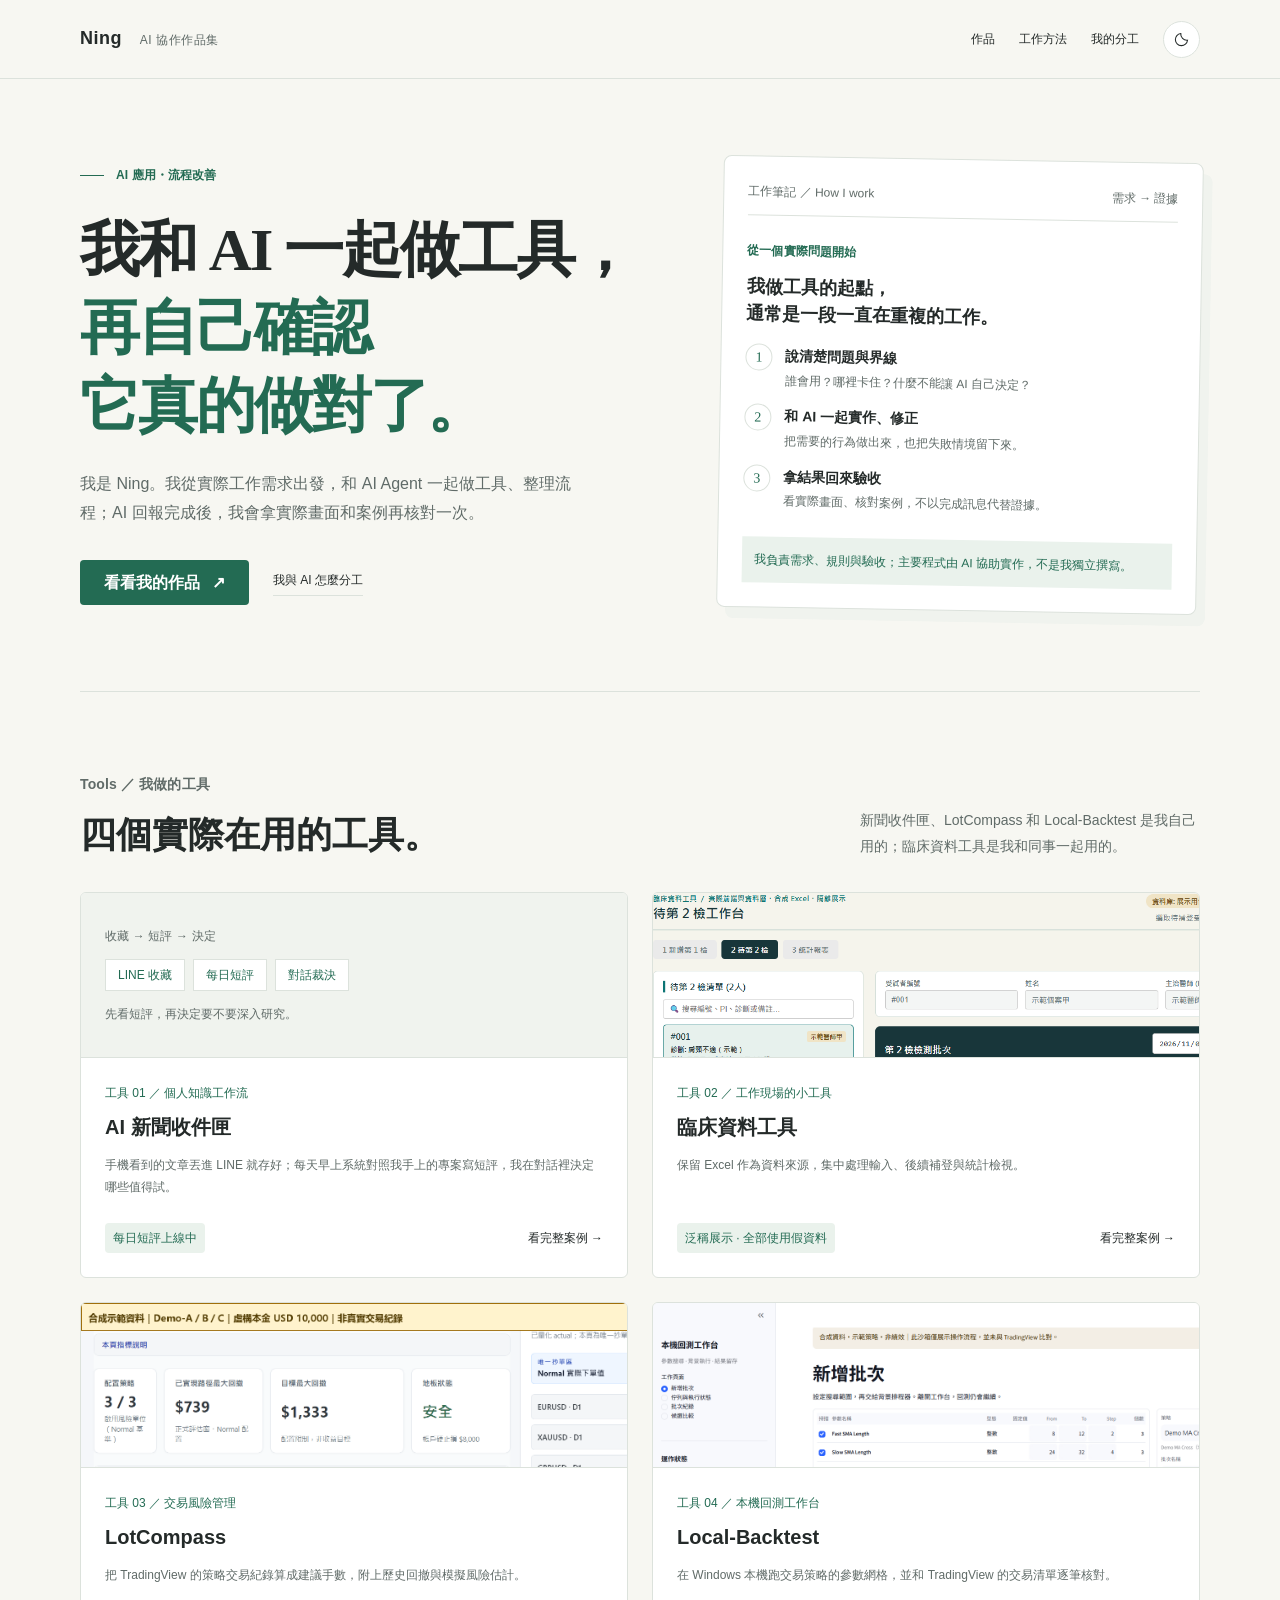
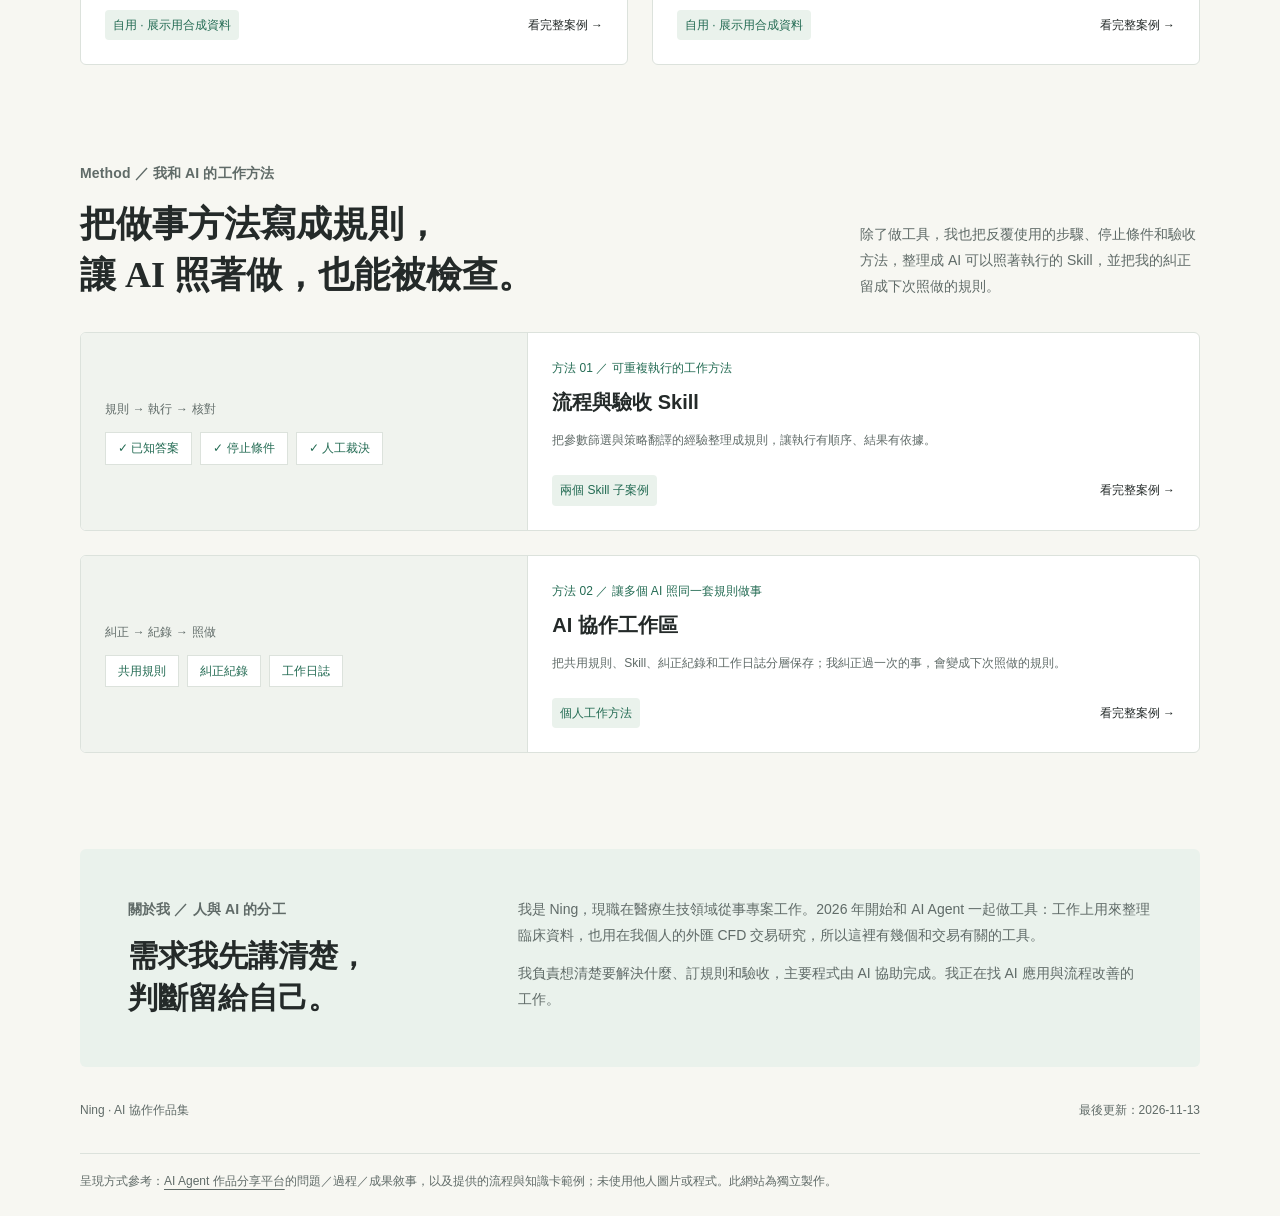
==== index.html @ 04007fcb "feat(作品集): 新增 LotCompass、Local-Backtest、AI 協作工作區並改寫關於我" ====
<!doctype html>
<html lang="zh-Hant">
<head>
<meta charset="utf-8"><meta name="viewport" content="width=device-width, initial-scale=1">
<meta name="color-scheme" content="light dark">
<meta name="description" content="Ning 的 AI 協作作品：新聞收件匣、臨床資料工具、LotCompass、Local-Backtest，以及流程與驗收 Skill、AI 協作工作區。">
<title>Ning｜AI 協作作品集</title>
<link rel="icon" href="favicon.svg" type="image/svg+xml">
<meta property="og:type" content="website"><meta property="og:title" content="Ning｜AI 協作作品集"><meta property="og:description" content="Ning 的 AI 協作作品：新聞收件匣、臨床資料工具、LotCompass、Local-Backtest，以及流程與驗收 Skill、AI 協作工作區。">
<link rel="stylesheet" href="style.css">
<style>@media(min-width:681px){#works .projects{grid-template-columns:repeat(2,minmax(0,1fr))}#works .project-visual.has-shot img{width:120%}}</style>
</head>
<body>
<a class="skip" href="#main">跳到主要內容</a>
<header class="top"><nav class="nav wrap" aria-label="主要導覽"><a href="index.html" class="brand">Ning <span>AI 協作作品集</span></a><div class="links"><a href="index.html#works">作品</a><a href="index.html#method">工作方法</a><a href="index.html#approach" class="about-link">我的分工</a><button class="theme" type="button" aria-label="切換深淺色模式" aria-pressed="false" hidden><svg width="17" height="17" viewBox="0 0 24 24" fill="none" stroke="currentColor" stroke-width="1.5" aria-hidden="true"><path d="M20.5 13A8.6 8.6 0 0 1 11 3.5 8.6 8.6 0 1 0 20.5 13Z"/></svg></button></div></nav></header>
<main id="main" class="wrap">
<section class="hero" aria-labelledby="hero-title"><div><div class="eyebrow overline">AI 應用・流程改善</div><h1 id="hero-title"><span class="keep">我和 AI</span> <span class="keep">一起做工具，</span><br><em><span class="keep">再自己確認</span><span class="keep">它真的做對了。</span></em></h1><p class="intro">我是 Ning。我從實際工作需求出發，和 AI Agent 一起做工具、整理流程；AI 回報完成後，我會拿實際畫面和案例再核對一次。</p><div class="hero-actions"><a class="button" href="#works">看看我的作品 <span aria-hidden="true">↗</span></a><a class="text-link" href="#approach">我與 AI 怎麼分工</a></div></div>
<div class="hero-sheet" aria-label="我的工作方式"><div class="sheet-head"><span>工作筆記 ／ How I work</span><span>需求 → 證據</span></div><div class="eyebrow">從一個實際問題開始</div><h3 class="sheet-title">我做工具的起點，<br>通常是一段一直在重複的工作。</h3><div class="mini-step"><span class="dot">1</span><div><strong>說清楚問題與界線</strong><p>誰會用？哪裡卡住？什麼不能讓 AI 自己決定？</p></div></div><div class="mini-step"><span class="dot">2</span><div><strong>和 AI 一起實作、修正</strong><p>把需要的行為做出來，也把失敗情境留下來。</p></div></div><div class="mini-step"><span class="dot">3</span><div><strong>拿結果回來驗收</strong><p>看實際畫面、核對案例，不以完成訊息代替證據。</p></div></div><div class="sheet-end">我負責需求、規則與驗收；主要程式由 AI 協助實作，不是我獨立撰寫。</div></div></section>
<section id="works" aria-labelledby="works-title"><div class="section-head"><div><p class="eyebrow">Tools ／ 我做的工具</p><h2 id="works-title">四個實際在用的工具。</h2></div><p>新聞收件匣、LotCompass 和 Local-Backtest 是我自己用的；臨床資料工具是我和同事一起用的。</p></div><div class="projects">
<a class="project" href="inbox.html"><div class="project-visual" aria-hidden="true"><div class="visual-label">收藏 → 短評 → 決定</div><div class="checks"><span>LINE 收藏</span><span>每日短評</span><span>對話裁決</span></div><div class="visual-sub">先看短評，再決定要不要深入研究。</div></div><div class="project-body"><div class="project-type">工具 01 ／ 個人知識工作流</div><h3>AI 新聞收件匣</h3><p>手機看到的文章丟進 LINE 就存好；每天早上系統對照我手上的專案寫短評，我在對話裡決定哪些值得試。</p><div class="project-foot"><span class="tag">每日短評上線中</span><span>看完整案例 →</span></div></div></a>
<a class="project" href="clinical.html"><div class="project-visual has-shot" aria-hidden="true"><img src="assets/clinical-pending.png" alt="" width="1120" height="684"></div><div class="project-body"><div class="project-type">工具 02 ／ 工作現場的小工具</div><h3>臨床資料工具</h3><p>保留 Excel 作為資料來源，集中處理輸入、後續補登與統計檢視。</p><div class="project-foot"><span class="tag">泛稱展示 · 全部使用假資料</span><span>看完整案例 →</span></div></div></a>
<a class="project" href="lotcompass.html"><div class="project-visual has-shot" aria-hidden="true"><img src="assets/lc-ui-sizing.png" alt="" width="794" height="1135"></div><div class="project-body"><div class="project-type">工具 03 ／ 交易風險管理</div><h3>LotCompass</h3><p>把 TradingView 的策略交易紀錄算成建議手數，附上歷史回撤與模擬風險估計。</p><div class="project-foot"><span class="tag">自用 · 展示用合成資料</span><span>看完整案例 →</span></div></div></a>
<a class="project" href="local-backtest.html"><div class="project-visual has-shot" aria-hidden="true"><img src="assets/lb-add-batch.png" alt="" width="1600" height="1000"></div><div class="project-body"><div class="project-type">工具 04 ／ 本機回測工作台</div><h3>Local-Backtest</h3><p>在 Windows 本機跑交易策略的參數網格，並和 TradingView 的交易清單逐筆核對。</p><div class="project-foot"><span class="tag">自用 · 展示用合成資料</span><span>看完整案例 →</span></div></div></a>
</div></section>
<section id="method" aria-labelledby="method-title"><div class="section-head"><div><p class="eyebrow">Method ／ 我和 AI 的工作方法</p><h2 id="method-title">把做事方法寫成規則，讓 AI 照著做，也能被檢查。</h2></div><p>除了做工具，我也把反覆使用的步驟、停止條件和驗收方法，整理成 AI 可以照著執行的 Skill，並把我的糾正留成下次照做的規則。</p></div><div class="projects one">
<a class="project wide" href="skills.html"><div class="project-visual" aria-hidden="true"><div class="visual-label">規則 → 執行 → 核對</div><div class="checks"><span>✓ 已知答案</span><span>✓ 停止條件</span><span>✓ 人工裁決</span></div></div><div class="project-body"><div class="project-type">方法 01 ／ 可重複執行的工作方法</div><h3>流程與驗收 Skill</h3><p>把參數篩選與策略翻譯的經驗整理成規則，讓執行有順序、結果有依據。</p><div class="project-foot"><span class="tag">兩個 Skill 子案例</span><span>看完整案例 →</span></div></div></a>
<a class="project wide" href="workspace.html"><div class="project-visual" aria-hidden="true"><div class="visual-label">糾正 → 紀錄 → 照做</div><div class="checks"><span>共用規則</span><span>糾正紀錄</span><span>工作日誌</span></div></div><div class="project-body"><div class="project-type">方法 02 ／ 讓多個 AI 照同一套規則做事</div><h3>AI 協作工作區</h3><p>把共用規則、Skill、糾正紀錄和工作日誌分層保存；我糾正過一次的事，會變成下次照做的規則。</p><div class="project-foot"><span class="tag">個人工作方法</span><span>看完整案例 →</span></div></div></a>
</div></section>
<section class="about" id="approach" aria-labelledby="approach-title"><div><p class="eyebrow">關於我 ／ 人與 AI 的分工</p><h2 id="approach-title">需求我先講清楚，<br>判斷留給自己。</h2></div><div><p>我是 Ning，現職在醫療生技領域從事專案工作。2026 年開始和 AI Agent 一起做工具：工作上用來整理臨床資料，也用在我個人的外匯 CFD 交易研究，所以這裡有幾個和交易有關的工具。</p><p>我負責想清楚要解決什麼、訂規則和驗收，主要程式由 AI 協助完成。我正在找 AI 應用與流程改善的工作。</p></div></section>
<footer><div>Ning · AI 協作作品集</div><div class="footer-right">最後更新：2026-11-13</div></footer>
<div class="reference-note">呈現方式參考：<a href="https://ai.lifehacker.tw/work/" target="_blank" rel="noopener noreferrer">AI Agent 作品分享平台</a>的問題／過程／成果敘事，以及提供的流程與知識卡範例；未使用他人圖片或程式。此網站為獨立製作。</div>
</main>
<script src="theme.js"></script>
</body></html>
---- style.css ----
:root{--bg:#f7f7f2;--paper:#fff;--ink:#242a29;--muted:#606b68;--line:#dce2dc;--accent:#236b53;--soft:#eaf2ec;--tint:#f0f3ee;--gold:#826329;--nav:rgba(247,247,242,.96);color-scheme:light}
:root[data-theme=dark]{--bg:#141c19;--paper:#1d2823;--ink:#edf2eb;--muted:#b2c0b8;--line:#3d4c43;--accent:#a0d5b6;--soft:#283e31;--tint:#222f27;--gold:#ddc18a;--nav:rgba(20,28,25,.96);color-scheme:dark}
@media(prefers-color-scheme:dark){:root:not([data-theme=light]){--bg:#141c19;--paper:#1d2823;--ink:#edf2eb;--muted:#b2c0b8;--line:#3d4c43;--accent:#a0d5b6;--soft:#283e31;--tint:#222f27;--gold:#ddc18a;--nav:rgba(20,28,25,.96);color-scheme:dark}}
*{box-sizing:border-box}html{scroll-behavior:smooth;scroll-padding-top:110px}body{margin:0;background:var(--bg);color:var(--ink);font-family:"Segoe UI","Microsoft JhengHei",sans-serif;font-size:16px;line-height:1.85}a{color:inherit;text-decoration:none}button{font:inherit}a:focus-visible,button:focus-visible,summary:focus-visible{outline:3px solid var(--accent);outline-offset:4px}h1,h2,h3,h4,p{margin:0}h1,h2{font-family:Georgia,"Noto Serif TC","PMingLiU",serif;font-weight:600}h1{font-size:60px;line-height:1.3;letter-spacing:-.035em}h2{font-size:36px;line-height:1.4}h3{font-size:20px;line-height:1.5}h1,h2,h3{text-wrap:balance}p,li,figcaption{text-wrap:pretty}h4{font-size:16px}p+p{margin-top:12px}small{font-size:12px}svg{display:block}section,article[id]{scroll-margin-top:110px}.wrap{width:min(1120px,calc(100% - 64px));margin:auto}.muted{color:var(--muted)}.eyebrow{font-size:12px;letter-spacing:.01em;color:var(--accent);font-weight:600}.overline{display:flex;align-items:center;gap:12px;margin-bottom:24px}.overline:before{content:"";width:24px;height:1px;background:var(--accent)}.top{position:sticky;top:0;z-index:10;background:var(--nav);border-bottom:1px solid var(--line)}.nav{display:flex;justify-content:space-between;align-items:center;min-height:78px;gap:24px}.brand{font-size:18px;font-weight:700;letter-spacing:.03em;transition:color .2s cubic-bezier(.22,1,.36,1)}.brand:hover{color:var(--accent)}.brand span{color:var(--muted);font-size:12px;font-weight:400;margin-left:12px}.links{display:flex;align-items:center;gap:24px;font-size:12px}.links a{transition:color .2s cubic-bezier(.22,1,.36,1)}.links a:hover{color:var(--accent)}.theme{width:37px;height:37px;border:1px solid var(--line);border-radius:50%;background:var(--paper);color:var(--ink);cursor:pointer;display:grid;place-items:center;transition:border-color .2s cubic-bezier(.22,1,.36,1)}.theme[hidden]{display:none}.theme:hover{border-color:var(--accent)}.theme:active{transform:translateY(1px)}.skip{position:fixed;left:20px;top:-100px;background:var(--paper);padding:8px;z-index:20}.skip:focus{top:10px}.hero{display:grid;grid-template-columns:1.2fr 1fr;gap:64px;padding:80px 0;margin-bottom:80px;border-bottom:1px solid var(--line);align-items:center}.hero h1{max-width:680px}.hero h1 em{font-style:normal;color:var(--accent)}.intro{font-size:16px;color:var(--muted);max-width:520px;margin-top:24px}.hero-actions{display:flex;align-items:center;gap:24px;margin-top:32px}.button{background:var(--accent);color:var(--paper);padding:8px 24px;min-height:44px;display:inline-flex;align-items:center;gap:12px;font-size:16px;font-weight:600;border-radius:4px;transition:background-color .2s cubic-bezier(.22,1,.36,1),transform .2s cubic-bezier(.22,1,.36,1)}.button:hover{background:color-mix(in srgb,var(--accent) 85%,var(--ink))}.button:active{transform:translateY(1px)}:root[data-theme=dark] .button{color:var(--bg)}@media(prefers-color-scheme:dark){:root:not([data-theme=light]) .button{color:var(--bg)}}.text-link{font-size:12px;border-bottom:1px solid var(--line);padding-bottom:4px;transition:color .2s cubic-bezier(.22,1,.36,1),border-color .2s cubic-bezier(.22,1,.36,1)}.text-link:hover{color:var(--accent);border-color:var(--accent)}.hero-sheet{background:var(--paper);border:1px solid var(--line);border-radius:8px;padding:24px;transform:rotate(1deg);box-shadow:9px 11px 0 var(--tint)}.sheet-head{display:flex;justify-content:space-between;font-size:12px;color:var(--muted);border-bottom:1px solid var(--line);padding-bottom:12px;margin-bottom:24px}.sheet-title{font-size:18px;margin:12px 0 16px}.mini-step{display:grid;grid-template-columns:28px 1fr;gap:12px;margin-top:12px;align-items:start}.dot{border:1px solid var(--line);color:var(--accent);border-radius:50%;font-family:Georgia,serif;width:27px;height:27px;display:grid;place-items:center;font-size:14px}.mini-step strong{display:block;font-size:14px}.mini-step p{color:var(--muted);font-size:12px}.sheet-end{margin-top:24px;background:var(--soft);padding:12px;font-size:12px;color:var(--accent)}.section-head{display:flex;align-items:end;justify-content:space-between;gap:32px;margin-bottom:32px}.section-head p{max-width:340px;font-size:14px;color:var(--muted)}.section-head .eyebrow{margin-bottom:12px}.projects{display:grid;grid-template-columns:repeat(3,1fr);gap:24px;margin-bottom:96px}.project{border:1px solid var(--line);border-radius:6px;background:var(--paper);overflow:hidden;display:flex;flex-direction:column;transition:transform .3s cubic-bezier(.22,1,.36,1)}.project:hover{transform:translateY(-4px)}.project:active{transform:translateY(-2px)}.project-visual{height:165px;background:var(--tint);padding:24px;display:flex;flex-direction:column;justify-content:center;border-bottom:1px solid var(--line)}.visual-label{font-size:12px;letter-spacing:.01em;color:var(--muted);margin-bottom:12px}.node-row{display:flex;align-items:center;gap:8px;font-size:12px}.node-row span{background:var(--paper);border:1px solid var(--line);padding:8px 12px;border-radius:4px;white-space:nowrap}.node-row i{font-style:normal;color:var(--accent)}.visual-sub{font-size:12px;margin-top:12px;color:var(--muted)}.checks{display:flex;flex-wrap:wrap;gap:8px;font-size:12px}.checks span{padding:4px 12px;background:var(--paper);border:1px solid var(--line);color:var(--accent)}.mini-table{font-size:12px;background:var(--paper);border:1px solid var(--line)}.mini-table div{display:flex;justify-content:space-between;padding:4px 12px}.mini-table div+div{border-top:1px solid var(--line)}.mini-table b{font-weight:400;color:var(--accent)}.project-body{padding:24px;display:flex;flex:1;flex-direction:column}.project-type{font-size:12px;color:var(--accent);margin-bottom:8px}.project-body h3{font-size:20px;margin-bottom:12px}.project-body p{font-size:12px;color:var(--muted)}.project-foot{display:flex;justify-content:space-between;align-items:center;margin-top:auto;padding-top:24px;font-size:12px}.tag{background:var(--soft);color:var(--accent);padding:4px 8px;font-size:12px;border-radius:4px}.case{border-top:1px solid var(--line);padding:64px 0}.case-title{display:grid;grid-template-columns:100px 1fr;gap:24px;margin-bottom:32px}.case-no{font-family:Georgia,serif;font-size:60px;color:var(--line);line-height:1}.case-title p{margin-top:12px;max-width:740px;color:var(--muted);font-size:14px}.case-title .eyebrow{margin-bottom:8px}.case-grid{display:grid;grid-template-columns:minmax(0,1fr) minmax(0,1.05fr);gap:48px}.body-label{font-size:12px;color:var(--accent);font-weight:700;margin-bottom:12px}.prose{font-size:14px}.story-block+.story-block{margin-top:24px}.prose p{color:var(--muted)}.flow{margin-top:16px;padding:0;list-style:none}.flow li{position:relative;display:grid;grid-template-columns:29px 1fr;gap:12px;padding-bottom:24px}.flow li:not(:last-child):before{content:"";position:absolute;left:14px;top:30px;height:calc(100% - 30px);width:1px;background:var(--line)}.flow strong{font-size:14px}.flow p{font-size:12px;margin-top:2px;color:var(--muted)}.flow li:last-child{padding-bottom:0}.sample{background:var(--paper);border:1px solid var(--line);border-radius:6px;overflow:hidden;align-self:start}.sample-bar{display:flex;justify-content:space-between;align-items:center;gap:12px;border-bottom:1px solid var(--line);padding:12px 16px;font-size:12px}.demo-tag{font-size:12px;color:var(--gold);white-space:nowrap}.sample-body{padding:24px}.sample-source{font-size:12px;color:var(--muted);margin-bottom:12px}.sample-body h4{font-size:18px;line-height:1.6;margin-bottom:12px}.sample-section{border-top:1px solid var(--line);margin-top:16px;padding-top:16px;font-size:12px}.sample-section p{color:var(--muted);margin-top:8px}.sample-pills{display:flex;flex-wrap:wrap;gap:8px;margin-top:16px}.sample-note{font-size:12px;color:var(--muted);padding:16px 24px;border-top:1px solid var(--line);background:var(--tint)}.sample-state{display:flex;align-items:center;justify-content:space-between;gap:12px;font-size:12px;margin-top:24px}.sample-state strong{color:var(--accent);font-weight:500}.split-note{margin-top:32px;display:grid;grid-template-columns:1fr 1fr;gap:16px;padding-top:24px;border-top:1px solid var(--line);font-size:12px;color:var(--muted)}.split-note strong{display:block;font-size:12px;color:var(--ink);margin-bottom:4px}.limit{font-size:12px;color:var(--muted);margin-top:24px;padding-left:12px;border-left:2px solid var(--gold)}.evidence{margin-top:24px;background:var(--soft);padding:16px;font-size:12px}.evidence b{display:block;color:var(--accent);margin-bottom:4px}details{border-top:1px solid var(--line);margin-top:24px;padding-top:12px;font-size:12px}summary{cursor:pointer;color:var(--accent)}summary:hover{text-decoration:underline;text-underline-offset:4px}details p{margin-top:12px;color:var(--muted)}.table-scroll{overflow-x:auto}table{border-collapse:collapse;width:100%;font-size:12px;text-align:left}th,td{padding:12px 16px;border-bottom:1px solid var(--line);vertical-align:top}th{color:var(--muted);font-weight:500;background:var(--tint)}tbody tr:last-child td{border-bottom:0}.about{margin-top:12px;padding:48px;background:var(--soft);display:grid;grid-template-columns:.7fr 1.3fr;gap:48px;border-radius:6px}.about h2{font-size:30px;margin-top:12px}.about p{font-size:14px;color:var(--muted)}.about p+p{margin-top:12px}footer{display:flex;justify-content:space-between;gap:24px;padding:32px 0;font-size:12px;color:var(--muted)}.footer-right{text-align:right}.reference-note{border-top:1px solid var(--line);padding:16px 0 24px;font-size:12px;color:var(--muted)}.reference-note a{text-decoration:underline;text-underline-offset:4px;transition:color .2s cubic-bezier(.22,1,.36,1)}.reference-note a:hover{color:var(--accent)}
@media(max-width:900px){.hero{gap:32px}.hero h1{font-size:48px}.projects{gap:12px}.project-body{padding:16px}.project-visual{padding:24px 16px}.case-title{grid-template-columns:60px 1fr}.case-grid{gap:32px}.brand span{display:none}.node-row{gap:4px}.node-row span{padding:8px}.about{gap:24px}}
@media(max-width:680px){.wrap{width:calc(100% - 48px)}.nav{min-height:65px;gap:12px}.brand{font-size:16px}.links{gap:16px;font-size:12px}.links .about-link{display:none}.theme{width:32px;height:32px}.hero{grid-template-columns:1fr;padding:48px 0;margin-bottom:48px;gap:32px}.hero h1{font-size:30px}h2{font-size:24px}.intro{font-size:14px;margin-top:24px}.hero-sheet{transform:none;padding:24px;box-shadow:5px 6px 0 var(--tint)}.hero-actions{gap:24px}.section-head{display:block;margin-bottom:24px}.section-head p{margin-top:12px;font-size:12px}.projects{grid-template-columns:1fr;margin-bottom:48px;gap:16px}.project-visual{height:137px;padding:16px 24px}.project-body{padding:24px}.project-foot{padding-top:16px}.case{padding:40px 0}.case-title{grid-template-columns:36px 1fr;gap:12px;margin-bottom:24px}.case-no{font-size:36px}.case-title h2{font-size:24px}.case-title p{font-size:12px}.case-grid{grid-template-columns:1fr;gap:24px}.sample-body{padding:16px}.split-note{gap:16px}.sample-bar{padding:12px 16px}.about{padding:24px;grid-template-columns:1fr;gap:24px}.about h2{font-size:24px}.about p{font-size:12px}footer{flex-direction:column;gap:8px;padding:24px 0}.footer-right{text-align:left}.overline{margin-bottom:16px}html{scroll-padding-top:90px}section,article[id]{scroll-margin-top:90px}}
.check-table td:nth-child(2),.check-table td:nth-child(3),.check-table th:nth-child(2),.check-table th:nth-child(3){text-align:right;white-space:nowrap}.check-table .pass{color:var(--accent);font-weight:600}.raw{border-top:1px solid var(--line);padding:16px 24px}.raw-label{font-size:12px;color:var(--muted);margin-bottom:8px}.raw pre{margin:0;overflow-x:auto;background:var(--tint);border:1px solid var(--line);border-radius:4px;padding:12px 16px;font:12px/1.7 "Cascadia Mono",Consolas,monospace;color:var(--ink)}.sample+.sample{margin-top:16px}.history{margin-top:24px}.evidence+.story-block{margin-top:24px}
figure.sample{margin:0}.shot{display:block;background:var(--tint);border-bottom:1px solid var(--line);transition:opacity .2s cubic-bezier(.22,1,.36,1)}.shot:hover{opacity:.9}.shot img{display:block;width:100%;height:auto}.shot.crop img{aspect-ratio:1440/700;object-fit:cover;object-position:top}.sample-note strong{color:var(--ink);font-weight:600}.project-visual.has-shot{padding:0;display:block;overflow:hidden}.project-visual.has-shot img{display:block;width:100%;height:100%;object-fit:cover;object-position:left top}.rule-quote{margin-top:12px;background:var(--paper);border:1px solid var(--line);border-radius:6px;padding:12px 16px}.rule-quote pre{margin:0;white-space:pre-wrap;font:12px/1.75 "Cascadia Mono",Consolas,"Microsoft JhengHei",monospace;color:var(--ink)}.rule-quote p{font-size:12px;margin-top:12px}
.project-visual.has-shot img{width:175%;max-width:none;height:auto;object-fit:initial}.prose p+.story-block{margin-top:24px}
.keep{white-space:nowrap}
@media(prefers-reduced-motion:reduce){html{scroll-behavior:auto}*{transition:none!important}}
@media print{.top,.theme,.hero-actions{display:none}.wrap{width:100%}.hero-sheet{transform:none;box-shadow:none}.case,.project,.sample{break-inside:avoid}body{background:white;color:black}}
.back{display:inline-flex;align-items:center;gap:8px;margin-top:32px;font-size:12px;color:var(--muted);transition:color .2s cubic-bezier(.22,1,.36,1)}.back:hover{color:var(--accent)}.case-page .case{border-top:0;padding-top:32px}.case-nav{display:flex;justify-content:space-between;gap:24px;border-top:1px solid var(--line);padding:32px 0 48px;font-size:14px}.case-nav a{display:flex;flex-direction:column;gap:4px;transition:color .2s cubic-bezier(.22,1,.36,1)}.case-nav a:hover{color:var(--accent)}.case-nav small{font-size:12px;color:var(--muted)}.case-nav .next{margin-left:auto;text-align:right}.raw pre.wrap{white-space:pre-wrap;font-family:"Microsoft JhengHei","Segoe UI",sans-serif}.chat{padding:16px 24px;display:flex;flex-direction:column;gap:12px;font-size:12px}.chat p{padding:8px 12px;border-radius:6px;background:var(--tint);max-width:90%}.chat p+p{margin-top:0}.chat .me{align-self:flex-end;background:var(--soft)}.chat b{display:block;font-size:12px;color:var(--muted);font-weight:500;margin-bottom:4px}.flow-steps{margin-top:16px;padding-left:24px}.flow-steps li+li{margin-top:8px}
.projects.two{grid-template-columns:repeat(2,1fr)}.projects.one{grid-template-columns:1fr}.project.wide{flex-direction:row}.project.wide .project-visual{flex:0 0 40%;height:auto;min-height:165px;border-bottom:0;border-right:1px solid var(--line)}
@media(max-width:680px){.projects.two{grid-template-columns:1fr}.project.wide{flex-direction:column}.project.wide .project-visual{flex:none;min-height:137px;border-right:0;border-bottom:1px solid var(--line)}}
.inline-link{text-decoration:underline;text-underline-offset:4px}
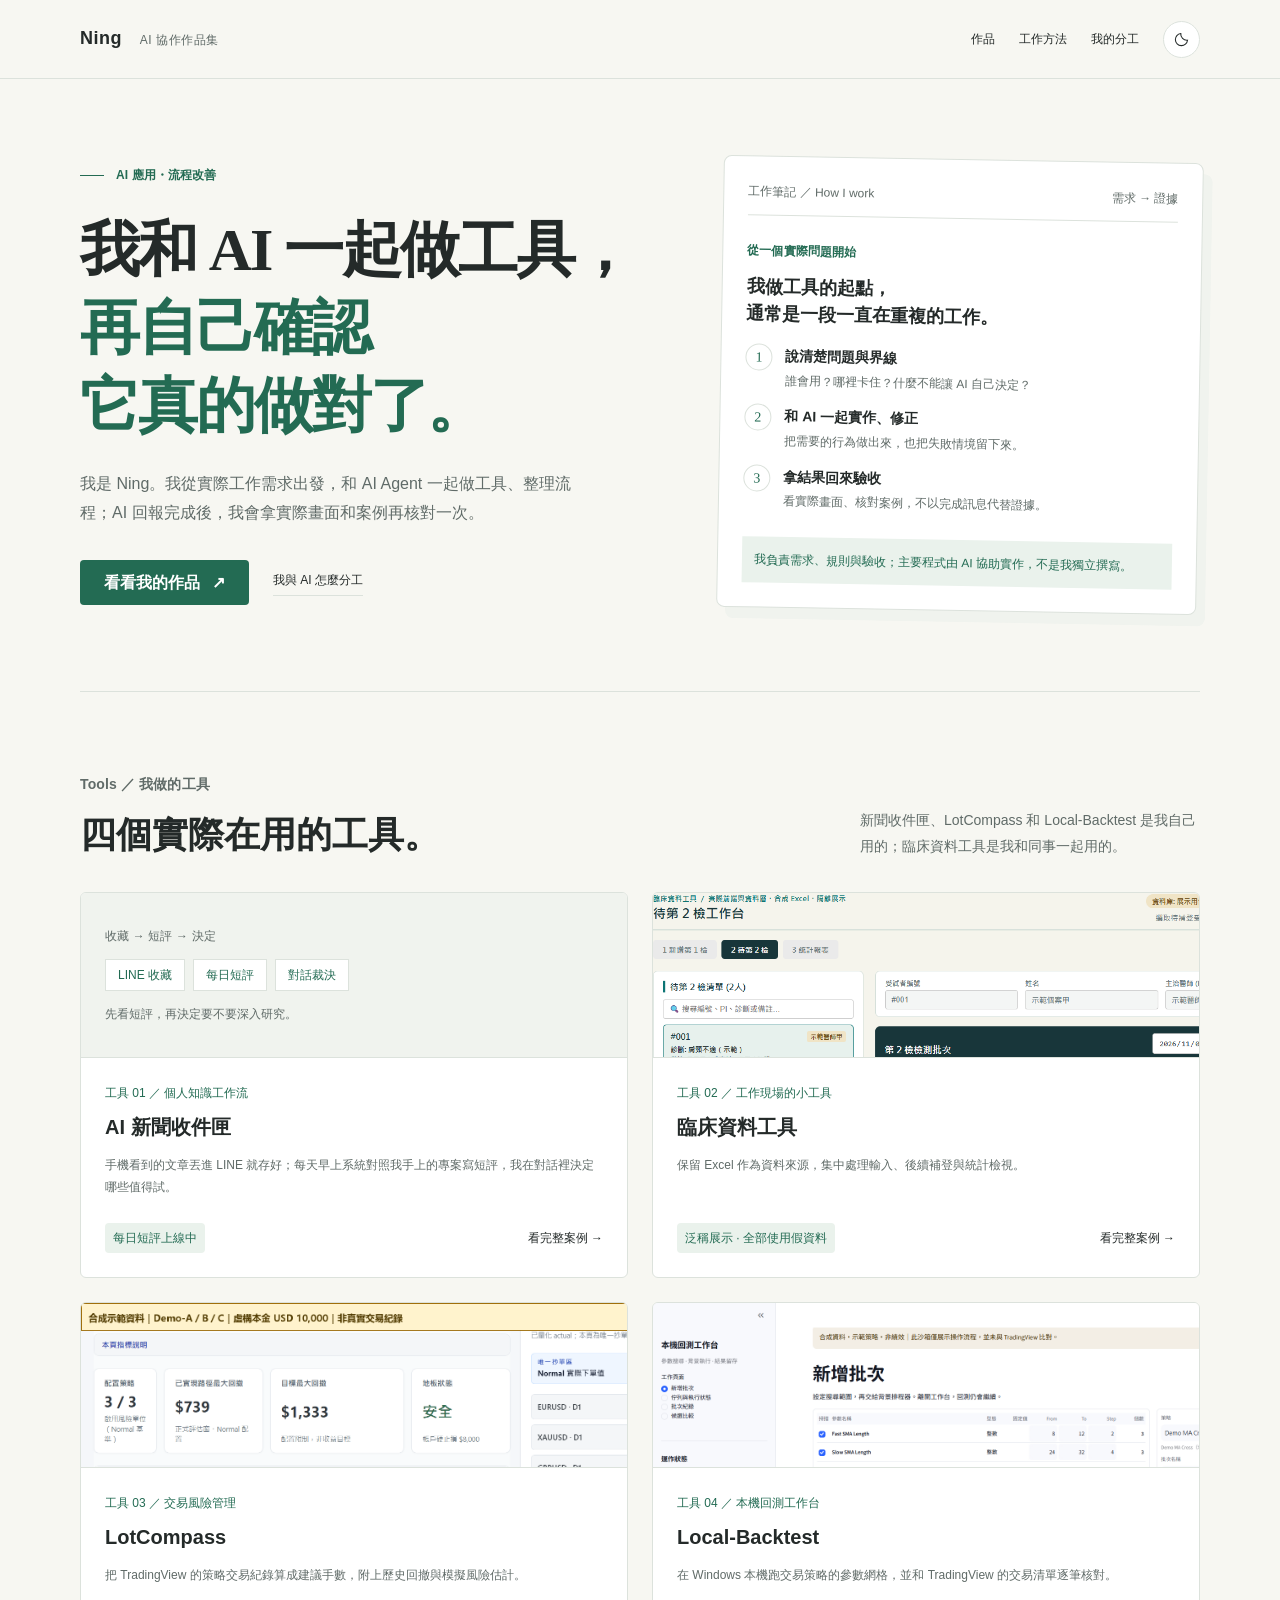
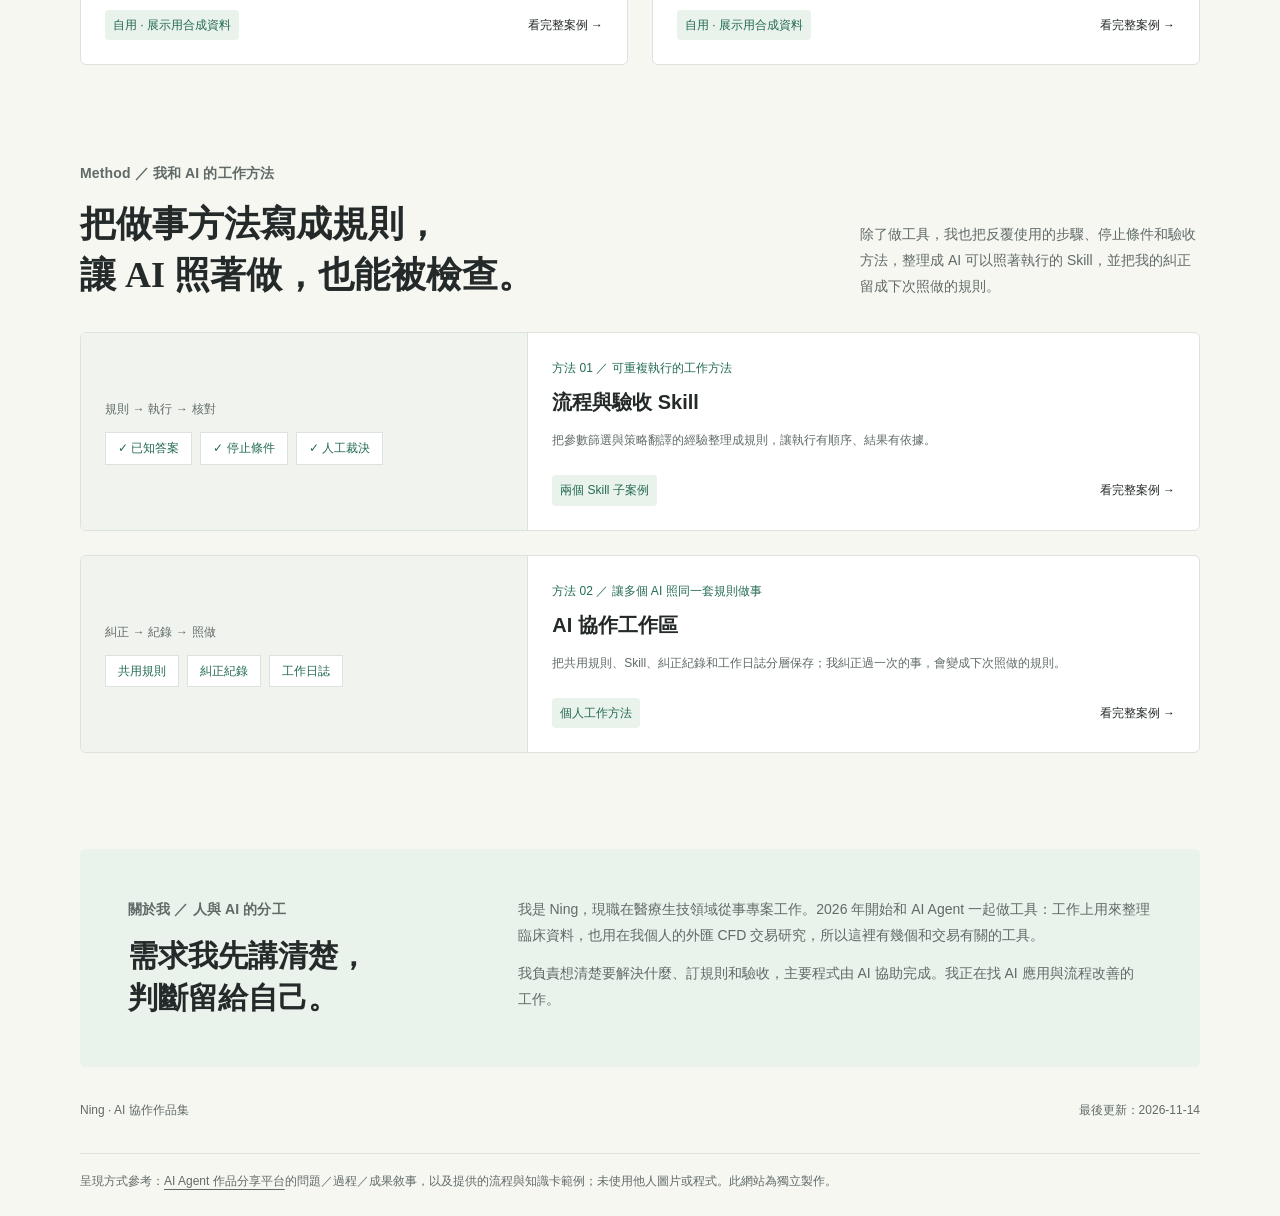
==== commit a2dede95: "docs(作品集): 頁尾最後更新改為各頁實際修改日期" ====
--- a/index.html
+++ b/index.html
@@ -27,7 +27,7 @@
 <a class="project wide" href="workspace.html"><div class="project-visual" aria-hidden="true"><div class="visual-label">糾正 → 紀錄 → 照做</div><div class="checks"><span>共用規則</span><span>糾正紀錄</span><span>工作日誌</span></div></div><div class="project-body"><div class="project-type">方法 02 ／ 讓多個 AI 照同一套規則做事</div><h3>AI 協作工作區</h3><p>把共用規則、Skill、糾正紀錄和工作日誌分層保存；我糾正過一次的事，會變成下次照做的規則。</p><div class="project-foot"><span class="tag">個人工作方法</span><span>看完整案例 →</span></div></div></a>
 </div></section>
 <section class="about" id="approach" aria-labelledby="approach-title"><div><p class="eyebrow">關於我 ／ 人與 AI 的分工</p><h2 id="approach-title">需求我先講清楚，<br>判斷留給自己。</h2></div><div><p>我是 Ning，現職在醫療生技領域從事專案工作。2026 年開始和 AI Agent 一起做工具：工作上用來整理臨床資料，也用在我個人的外匯 CFD 交易研究，所以這裡有幾個和交易有關的工具。</p><p>我負責想清楚要解決什麼、訂規則和驗收，主要程式由 AI 協助完成。我正在找 AI 應用與流程改善的工作。</p></div></section>
-<footer><div>Ning · AI 協作作品集</div><div class="footer-right">最後更新：2026-11-13</div></footer>
+<footer><div>Ning · AI 協作作品集</div><div class="footer-right">最後更新：2026-11-14</div></footer>
 <div class="reference-note">呈現方式參考：<a href="https://ai.lifehacker.tw/work/" target="_blank" rel="noopener noreferrer">AI Agent 作品分享平台</a>的問題／過程／成果敘事，以及提供的流程與知識卡範例；未使用他人圖片或程式。此網站為獨立製作。</div>
 </main>
 <script src="theme.js"></script>
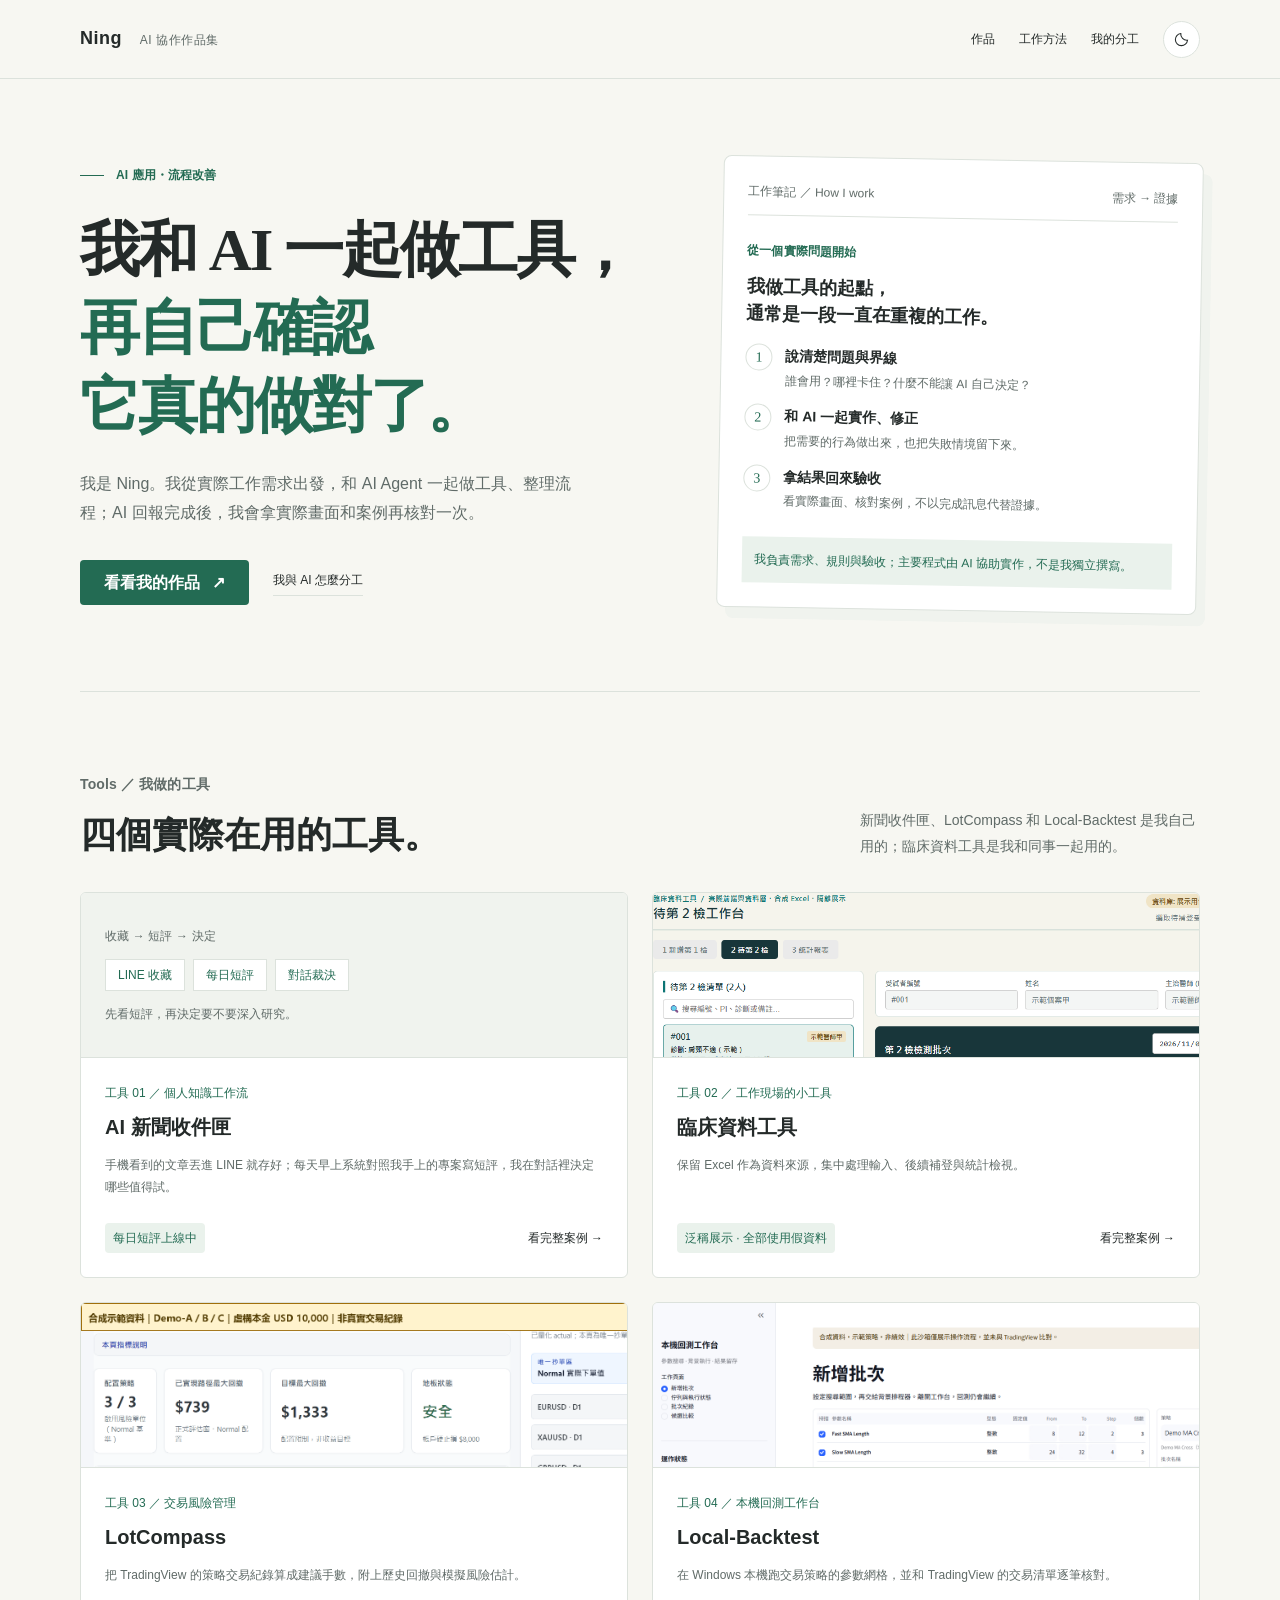
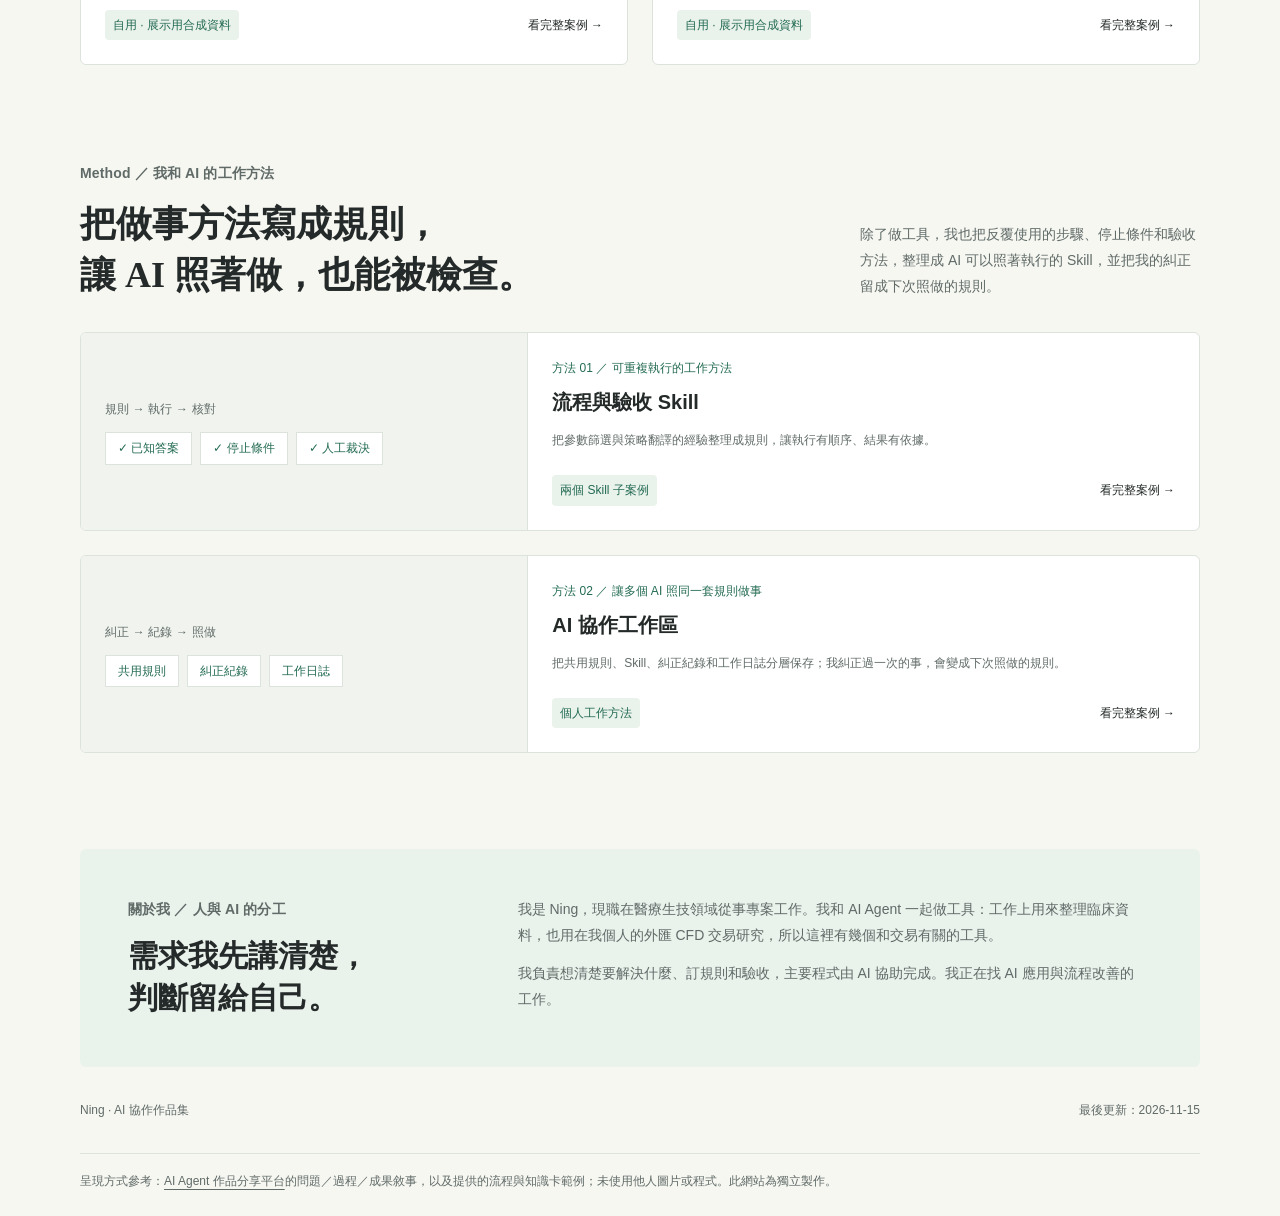
==== commit 12fddd92: "docs(作品集): 移除開始使用 AI 的時間敘述" ====
--- a/index.html
+++ b/index.html
@@ -26,8 +26,8 @@
 <a class="project wide" href="skills.html"><div class="project-visual" aria-hidden="true"><div class="visual-label">規則 → 執行 → 核對</div><div class="checks"><span>✓ 已知答案</span><span>✓ 停止條件</span><span>✓ 人工裁決</span></div></div><div class="project-body"><div class="project-type">方法 01 ／ 可重複執行的工作方法</div><h3>流程與驗收 Skill</h3><p>把參數篩選與策略翻譯的經驗整理成規則，讓執行有順序、結果有依據。</p><div class="project-foot"><span class="tag">兩個 Skill 子案例</span><span>看完整案例 →</span></div></div></a>
 <a class="project wide" href="workspace.html"><div class="project-visual" aria-hidden="true"><div class="visual-label">糾正 → 紀錄 → 照做</div><div class="checks"><span>共用規則</span><span>糾正紀錄</span><span>工作日誌</span></div></div><div class="project-body"><div class="project-type">方法 02 ／ 讓多個 AI 照同一套規則做事</div><h3>AI 協作工作區</h3><p>把共用規則、Skill、糾正紀錄和工作日誌分層保存；我糾正過一次的事，會變成下次照做的規則。</p><div class="project-foot"><span class="tag">個人工作方法</span><span>看完整案例 →</span></div></div></a>
 </div></section>
-<section class="about" id="approach" aria-labelledby="approach-title"><div><p class="eyebrow">關於我 ／ 人與 AI 的分工</p><h2 id="approach-title">需求我先講清楚，<br>判斷留給自己。</h2></div><div><p>我是 Ning，現職在醫療生技領域從事專案工作。2026 年開始和 AI Agent 一起做工具：工作上用來整理臨床資料，也用在我個人的外匯 CFD 交易研究，所以這裡有幾個和交易有關的工具。</p><p>我負責想清楚要解決什麼、訂規則和驗收，主要程式由 AI 協助完成。我正在找 AI 應用與流程改善的工作。</p></div></section>
-<footer><div>Ning · AI 協作作品集</div><div class="footer-right">最後更新：2026-11-14</div></footer>
+<section class="about" id="approach" aria-labelledby="approach-title"><div><p class="eyebrow">關於我 ／ 人與 AI 的分工</p><h2 id="approach-title">需求我先講清楚，<br>判斷留給自己。</h2></div><div><p>我是 Ning，現職在醫療生技領域從事專案工作。我和 AI Agent 一起做工具：工作上用來整理臨床資料，也用在我個人的外匯 CFD 交易研究，所以這裡有幾個和交易有關的工具。</p><p>我負責想清楚要解決什麼、訂規則和驗收，主要程式由 AI 協助完成。我正在找 AI 應用與流程改善的工作。</p></div></section>
+<footer><div>Ning · AI 協作作品集</div><div class="footer-right">最後更新：2026-11-15</div></footer>
 <div class="reference-note">呈現方式參考：<a href="https://ai.lifehacker.tw/work/" target="_blank" rel="noopener noreferrer">AI Agent 作品分享平台</a>的問題／過程／成果敘事，以及提供的流程與知識卡範例；未使用他人圖片或程式。此網站為獨立製作。</div>
 </main>
 <script src="theme.js"></script>
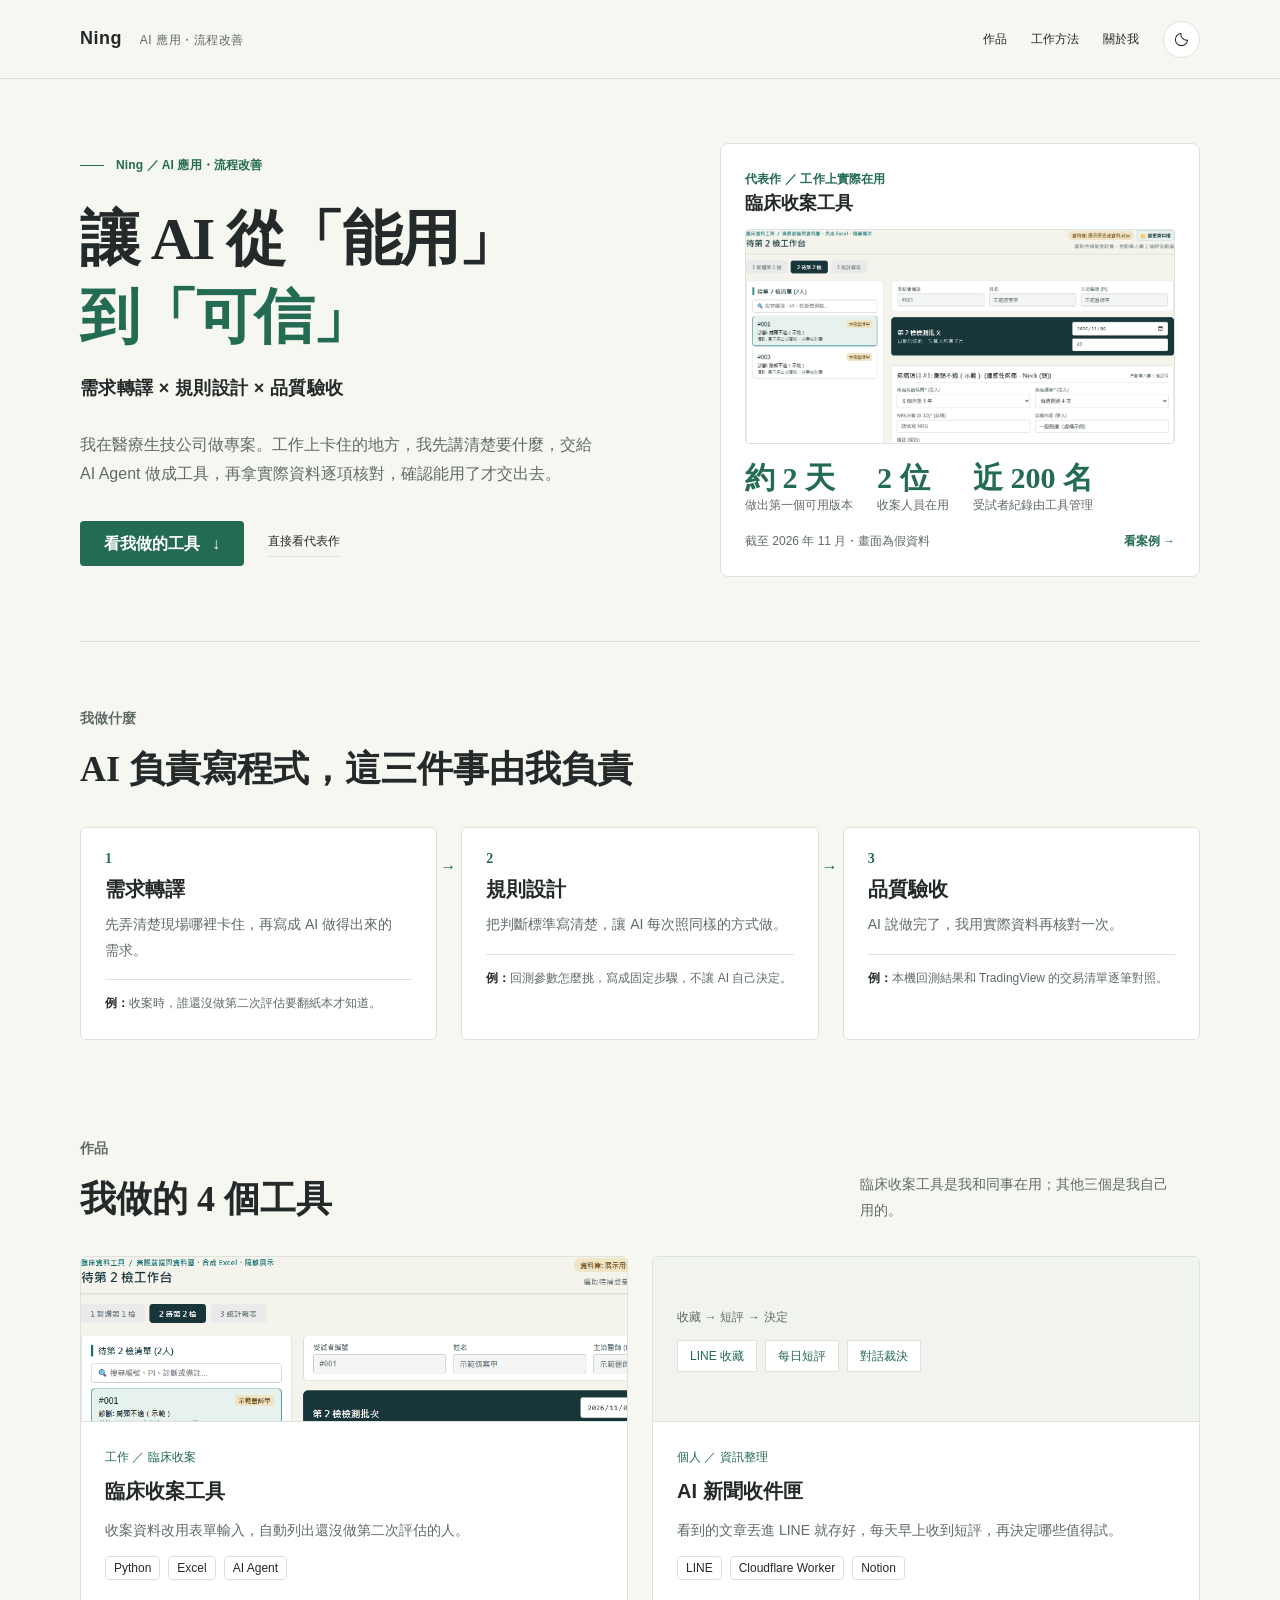
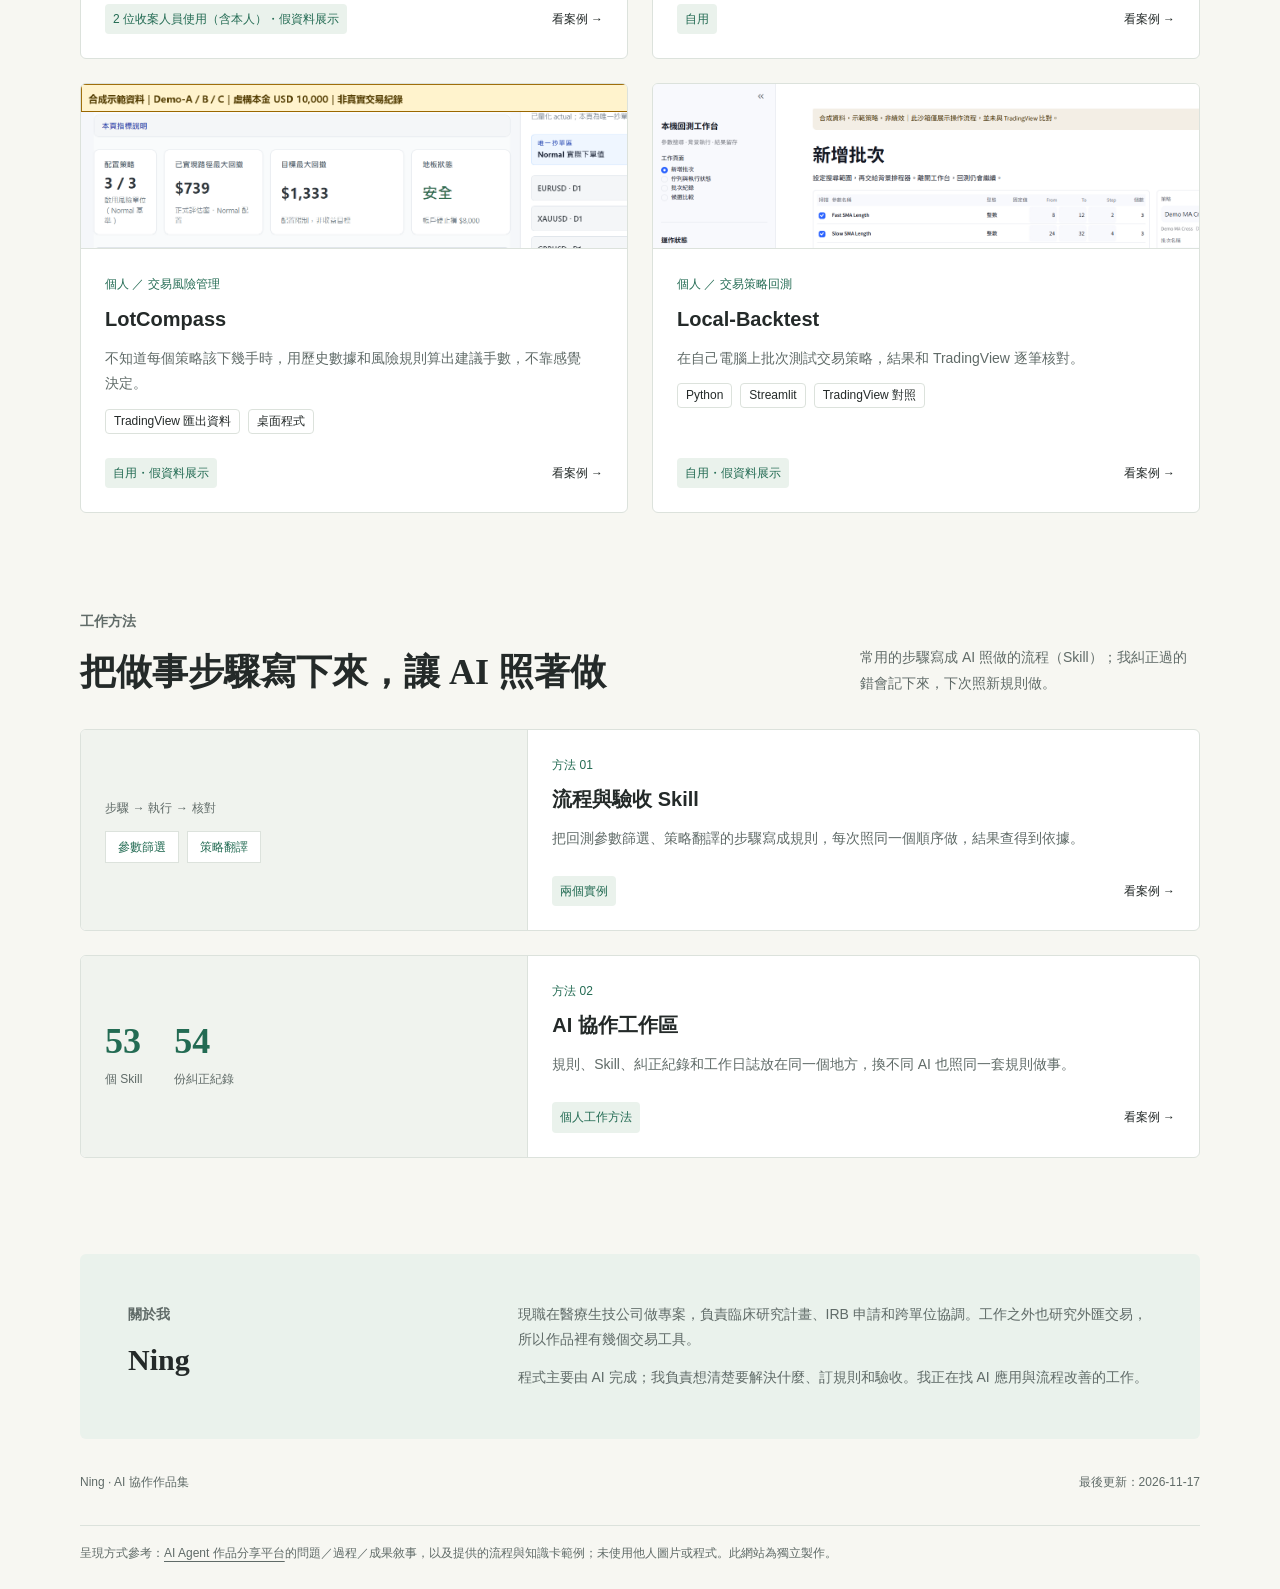
==== commit 3f408284: "feat(作品集): 依 104 健檢建議改為白話版 - 首頁標題改為「讓 AI 從能用到可信」，首屏放臨床收案工具代表作與成果數字 - 新增「我做什麼」三步驟卡，作品卡加上使用工具標籤，臨床工具排第" ====
--- a/index.html
+++ b/index.html
@@ -3,31 +3,37 @@
 <head>
 <meta charset="utf-8"><meta name="viewport" content="width=device-width, initial-scale=1">
 <meta name="color-scheme" content="light dark">
-<meta name="description" content="Ning 的 AI 協作作品：新聞收件匣、臨床資料工具、LotCompass、Local-Backtest，以及流程與驗收 Skill、AI 協作工作區。">
-<title>Ning｜AI 協作作品集</title>
+<meta name="description" content="Ning 用 AI Agent 做工具並負責需求、規則與驗收：臨床收案工具、新聞收件匣、LotCompass、Local-Backtest。">
+<title>Ning｜AI 應用・流程改善</title>
 <link rel="icon" href="favicon.svg" type="image/svg+xml">
-<meta property="og:type" content="website"><meta property="og:title" content="Ning｜AI 協作作品集"><meta property="og:description" content="Ning 的 AI 協作作品：新聞收件匣、臨床資料工具、LotCompass、Local-Backtest，以及流程與驗收 Skill、AI 協作工作區。">
+<meta property="og:type" content="website"><meta property="og:title" content="Ning｜AI 應用・流程改善"><meta property="og:description" content="Ning 用 AI Agent 做工具並負責需求、規則與驗收：臨床收案工具、新聞收件匣、LotCompass、Local-Backtest。">
 <link rel="stylesheet" href="style.css">
 <style>@media(min-width:681px){#works .projects{grid-template-columns:repeat(2,minmax(0,1fr))}#works .project-visual.has-shot img{width:120%}}</style>
 </head>
 <body>
 <a class="skip" href="#main">跳到主要內容</a>
-<header class="top"><nav class="nav wrap" aria-label="主要導覽"><a href="index.html" class="brand">Ning <span>AI 協作作品集</span></a><div class="links"><a href="index.html#works">作品</a><a href="index.html#method">工作方法</a><a href="index.html#approach" class="about-link">我的分工</a><button class="theme" type="button" aria-label="切換深淺色模式" aria-pressed="false" hidden><svg width="17" height="17" viewBox="0 0 24 24" fill="none" stroke="currentColor" stroke-width="1.5" aria-hidden="true"><path d="M20.5 13A8.6 8.6 0 0 1 11 3.5 8.6 8.6 0 1 0 20.5 13Z"/></svg></button></div></nav></header>
+<header class="top"><nav class="nav wrap" aria-label="主要導覽"><a href="index.html" class="brand">Ning <span>AI 應用・流程改善</span></a><div class="links"><a href="index.html#works">作品</a><a href="index.html#method">工作方法</a><a href="index.html#approach" class="about-link">關於我</a><button class="theme" type="button" aria-label="切換深淺色模式" aria-pressed="false" hidden><svg width="17" height="17" viewBox="0 0 24 24" fill="none" stroke="currentColor" stroke-width="1.5" aria-hidden="true"><path d="M20.5 13A8.6 8.6 0 0 1 11 3.5 8.6 8.6 0 1 0 20.5 13Z"/></svg></button></div></nav></header>
 <main id="main" class="wrap">
-<section class="hero" aria-labelledby="hero-title"><div><div class="eyebrow overline">AI 應用・流程改善</div><h1 id="hero-title"><span class="keep">我和 AI</span> <span class="keep">一起做工具，</span><br><em><span class="keep">再自己確認</span><span class="keep">它真的做對了。</span></em></h1><p class="intro">我是 Ning。我從實際工作需求出發，和 AI Agent 一起做工具、整理流程；AI 回報完成後，我會拿實際畫面和案例再核對一次。</p><div class="hero-actions"><a class="button" href="#works">看看我的作品 <span aria-hidden="true">↗</span></a><a class="text-link" href="#approach">我與 AI 怎麼分工</a></div></div>
-<div class="hero-sheet" aria-label="我的工作方式"><div class="sheet-head"><span>工作筆記 ／ How I work</span><span>需求 → 證據</span></div><div class="eyebrow">從一個實際問題開始</div><h3 class="sheet-title">我做工具的起點，<br>通常是一段一直在重複的工作。</h3><div class="mini-step"><span class="dot">1</span><div><strong>說清楚問題與界線</strong><p>誰會用？哪裡卡住？什麼不能讓 AI 自己決定？</p></div></div><div class="mini-step"><span class="dot">2</span><div><strong>和 AI 一起實作、修正</strong><p>把需要的行為做出來，也把失敗情境留下來。</p></div></div><div class="mini-step"><span class="dot">3</span><div><strong>拿結果回來驗收</strong><p>看實際畫面、核對案例，不以完成訊息代替證據。</p></div></div><div class="sheet-end">我負責需求、規則與驗收；主要程式由 AI 協助實作，不是我獨立撰寫。</div></div></section>
-<section id="works" aria-labelledby="works-title"><div class="section-head"><div><p class="eyebrow">Tools ／ 我做的工具</p><h2 id="works-title">四個實際在用的工具。</h2></div><p>新聞收件匣、LotCompass 和 Local-Backtest 是我自己用的；臨床資料工具是我和同事一起用的。</p></div><div class="projects">
-<a class="project" href="inbox.html"><div class="project-visual" aria-hidden="true"><div class="visual-label">收藏 → 短評 → 決定</div><div class="checks"><span>LINE 收藏</span><span>每日短評</span><span>對話裁決</span></div><div class="visual-sub">先看短評，再決定要不要深入研究。</div></div><div class="project-body"><div class="project-type">工具 01 ／ 個人知識工作流</div><h3>AI 新聞收件匣</h3><p>手機看到的文章丟進 LINE 就存好；每天早上系統對照我手上的專案寫短評，我在對話裡決定哪些值得試。</p><div class="project-foot"><span class="tag">每日短評上線中</span><span>看完整案例 →</span></div></div></a>
-<a class="project" href="clinical.html"><div class="project-visual has-shot" aria-hidden="true"><img src="assets/clinical-pending.png" alt="" width="1120" height="684"></div><div class="project-body"><div class="project-type">工具 02 ／ 工作現場的小工具</div><h3>臨床資料工具</h3><p>保留 Excel 作為資料來源，集中處理輸入、後續補登與統計檢視。</p><div class="project-foot"><span class="tag">泛稱展示 · 全部使用假資料</span><span>看完整案例 →</span></div></div></a>
-<a class="project" href="lotcompass.html"><div class="project-visual has-shot" aria-hidden="true"><img src="assets/lc-ui-sizing.png" alt="" width="794" height="1135"></div><div class="project-body"><div class="project-type">工具 03 ／ 交易風險管理</div><h3>LotCompass</h3><p>把 TradingView 的策略交易紀錄算成建議手數，附上歷史回撤與模擬風險估計。</p><div class="project-foot"><span class="tag">自用 · 展示用合成資料</span><span>看完整案例 →</span></div></div></a>
-<a class="project" href="local-backtest.html"><div class="project-visual has-shot" aria-hidden="true"><img src="assets/lb-add-batch.png" alt="" width="1600" height="1000"></div><div class="project-body"><div class="project-type">工具 04 ／ 本機回測工作台</div><h3>Local-Backtest</h3><p>在 Windows 本機跑交易策略的參數網格，並和 TradingView 的交易清單逐筆核對。</p><div class="project-foot"><span class="tag">自用 · 展示用合成資料</span><span>看完整案例 →</span></div></div></a>
+<section class="hero" aria-labelledby="hero-title"><div><div class="eyebrow overline">Ning ／ AI 應用・流程改善</div><h1 id="hero-title"><span class="keep">讓 AI 從「能用」</span><br><em><span class="keep">到「可信」</span></em></h1><p class="value-line">需求轉譯 × 規則設計 × 品質驗收</p><p class="intro">我在醫療生技公司做專案。工作上卡住的地方，我先講清楚要什麼，交給 AI Agent 做成工具，再拿實際資料逐項核對，確認能用了才交出去。</p><div class="hero-actions"><a class="button" href="#works">看我做的工具 <span aria-hidden="true">↓</span></a><a class="text-link" href="clinical.html">直接看代表作</a></div></div>
+<a class="proof-card" href="clinical.html" aria-label="代表作：臨床收案工具，看完整案例"><div class="eyebrow">代表作 ／ 工作上實際在用</div><h3>臨床收案工具</h3><div class="shot-mini"><img src="assets/clinical-pending.png" alt="" width="1120" height="684"></div><div class="proof-nums"><div><b>約 2 天</b><span>做出第一個可用版本</span></div><div><b>2 位</b><span>收案人員在用</span></div><div><b>近 200 名</b><span>受試者紀錄由工具管理</span></div></div><div class="proof-foot"><span>截至 2026 年 11 月・畫面為假資料</span><b>看案例 →</b></div></a></section>
+<section aria-labelledby="cando-title"><div class="section-head"><div><p class="eyebrow">我做什麼</p><h2 id="cando-title">AI 負責寫程式，這三件事由我負責</h2></div></div>
+<ol class="can-do">
+<li><span class="n">1</span><h3>需求轉譯</h3><p>先弄清楚現場哪裡卡住，再寫成 AI 做得出來的需求。</p><p class="ex"><b>例：</b>收案時，誰還沒做第二次評估要翻紙本才知道。</p></li>
+<li><span class="n">2</span><h3>規則設計</h3><p>把判斷標準寫清楚，讓 AI 每次照同樣的方式做。</p><p class="ex"><b>例：</b>回測參數怎麼挑，寫成固定步驟，不讓 AI 自己決定。</p></li>
+<li><span class="n">3</span><h3>品質驗收</h3><p>AI 說做完了，我用實際資料再核對一次。</p><p class="ex"><b>例：</b>本機回測結果和 TradingView 的交易清單逐筆對照。</p></li>
+</ol></section>
+<section id="works" aria-labelledby="works-title"><div class="section-head"><div><p class="eyebrow">作品</p><h2 id="works-title">我做的 4 個工具</h2></div><p>臨床收案工具是我和同事在用；其他三個是我自己用的。</p></div><div class="projects">
+<a class="project" href="clinical.html"><div class="project-visual has-shot" aria-hidden="true"><img src="assets/clinical-pending.png" alt="" width="1120" height="684"></div><div class="project-body"><div class="project-type">工作 ／ 臨床收案</div><h3>臨床收案工具</h3><p>收案資料改用表單輸入，自動列出還沒做第二次評估的人。</p><div class="uses"><span>Python</span><span>Excel</span><span>AI Agent</span></div><div class="project-foot"><span class="tag">2 位收案人員使用（含本人）・假資料展示</span><span>看案例 →</span></div></div></a>
+<a class="project" href="inbox.html"><div class="project-visual" aria-hidden="true"><div class="visual-label">收藏 → 短評 → 決定</div><div class="checks"><span>LINE 收藏</span><span>每日短評</span><span>對話裁決</span></div></div><div class="project-body"><div class="project-type">個人 ／ 資訊整理</div><h3>AI 新聞收件匣</h3><p>看到的文章丟進 LINE 就存好，每天早上收到短評，再決定哪些值得試。</p><div class="uses"><span>LINE</span><span>Cloudflare Worker</span><span>Notion</span></div><div class="project-foot"><span class="tag">自用</span><span>看案例 →</span></div></div></a>
+<a class="project" href="lotcompass.html"><div class="project-visual has-shot" aria-hidden="true"><img src="assets/lc-ui-sizing.png" alt="" width="794" height="1135"></div><div class="project-body"><div class="project-type">個人 ／ 交易風險管理</div><h3>LotCompass</h3><p>不知道每個策略該下幾手時，用歷史數據和風險規則算出建議手數，不靠感覺決定。</p><div class="uses"><span>TradingView 匯出資料</span><span>桌面程式</span></div><div class="project-foot"><span class="tag">自用・假資料展示</span><span>看案例 →</span></div></div></a>
+<a class="project" href="local-backtest.html"><div class="project-visual has-shot" aria-hidden="true"><img src="assets/lb-add-batch.png" alt="" width="1600" height="1000"></div><div class="project-body"><div class="project-type">個人 ／ 交易策略回測</div><h3>Local-Backtest</h3><p>在自己電腦上批次測試交易策略，結果和 TradingView 逐筆核對。</p><div class="uses"><span>Python</span><span>Streamlit</span><span>TradingView 對照</span></div><div class="project-foot"><span class="tag">自用・假資料展示</span><span>看案例 →</span></div></div></a>
 </div></section>
-<section id="method" aria-labelledby="method-title"><div class="section-head"><div><p class="eyebrow">Method ／ 我和 AI 的工作方法</p><h2 id="method-title">把做事方法寫成規則，讓 AI 照著做，也能被檢查。</h2></div><p>除了做工具，我也把反覆使用的步驟、停止條件和驗收方法，整理成 AI 可以照著執行的 Skill，並把我的糾正留成下次照做的規則。</p></div><div class="projects one">
-<a class="project wide" href="skills.html"><div class="project-visual" aria-hidden="true"><div class="visual-label">規則 → 執行 → 核對</div><div class="checks"><span>✓ 已知答案</span><span>✓ 停止條件</span><span>✓ 人工裁決</span></div></div><div class="project-body"><div class="project-type">方法 01 ／ 可重複執行的工作方法</div><h3>流程與驗收 Skill</h3><p>把參數篩選與策略翻譯的經驗整理成規則，讓執行有順序、結果有依據。</p><div class="project-foot"><span class="tag">兩個 Skill 子案例</span><span>看完整案例 →</span></div></div></a>
-<a class="project wide" href="workspace.html"><div class="project-visual" aria-hidden="true"><div class="visual-label">糾正 → 紀錄 → 照做</div><div class="checks"><span>共用規則</span><span>糾正紀錄</span><span>工作日誌</span></div></div><div class="project-body"><div class="project-type">方法 02 ／ 讓多個 AI 照同一套規則做事</div><h3>AI 協作工作區</h3><p>把共用規則、Skill、糾正紀錄和工作日誌分層保存；我糾正過一次的事，會變成下次照做的規則。</p><div class="project-foot"><span class="tag">個人工作方法</span><span>看完整案例 →</span></div></div></a>
+<section id="method" aria-labelledby="method-title"><div class="section-head"><div><p class="eyebrow">工作方法</p><h2 id="method-title">把做事步驟寫下來，讓 AI 照著做</h2></div><p>常用的步驟寫成 AI 照做的流程（Skill）；我糾正過的錯會記下來，下次照新規則做。</p></div><div class="projects one">
+<a class="project wide" href="skills.html"><div class="project-visual" aria-hidden="true"><div class="visual-label">步驟 → 執行 → 核對</div><div class="checks"><span>參數篩選</span><span>策略翻譯</span></div></div><div class="project-body"><div class="project-type">方法 01</div><h3>流程與驗收 Skill</h3><p>把回測參數篩選、策略翻譯的步驟寫成規則，每次照同一個順序做，結果查得到依據。</p><div class="project-foot"><span class="tag">兩個實例</span><span>看案例 →</span></div></div></a>
+<a class="project wide" href="workspace.html"><div class="project-visual" aria-hidden="true"><div class="count-visual"><div><b>53</b><span>個 Skill</span></div><div><b>54</b><span>份糾正紀錄</span></div></div></div><div class="project-body"><div class="project-type">方法 02</div><h3>AI 協作工作區</h3><p>規則、Skill、糾正紀錄和工作日誌放在同一個地方，換不同 AI 也照同一套規則做事。</p><div class="project-foot"><span class="tag">個人工作方法</span><span>看案例 →</span></div></div></a>
 </div></section>
-<section class="about" id="approach" aria-labelledby="approach-title"><div><p class="eyebrow">關於我 ／ 人與 AI 的分工</p><h2 id="approach-title">需求我先講清楚，<br>判斷留給自己。</h2></div><div><p>我是 Ning，現職在醫療生技領域從事專案工作。我和 AI Agent 一起做工具：工作上用來整理臨床資料，也用在我個人的外匯 CFD 交易研究，所以這裡有幾個和交易有關的工具。</p><p>我負責想清楚要解決什麼、訂規則和驗收，主要程式由 AI 協助完成。我正在找 AI 應用與流程改善的工作。</p></div></section>
-<footer><div>Ning · AI 協作作品集</div><div class="footer-right">最後更新：2026-11-15</div></footer>
+<section class="about" id="approach" aria-labelledby="approach-title"><div><p class="eyebrow">關於我</p><h2 id="approach-title">Ning</h2></div><div><p>現職在醫療生技公司做專案，負責臨床研究計畫、IRB 申請和跨單位協調。工作之外也研究外匯交易，所以作品裡有幾個交易工具。</p><p>程式主要由 AI 完成；我負責想清楚要解決什麼、訂規則和驗收。我正在找 AI 應用與流程改善的工作。</p></div></section>
+<footer><div>Ning · AI 協作作品集</div><div class="footer-right">最後更新：2026-11-17</div></footer>
 <div class="reference-note">呈現方式參考：<a href="https://ai.lifehacker.tw/work/" target="_blank" rel="noopener noreferrer">AI Agent 作品分享平台</a>的問題／過程／成果敘事，以及提供的流程與知識卡範例；未使用他人圖片或程式。此網站為獨立製作。</div>
 </main>
 <script src="theme.js"></script>
--- a/style.css
+++ b/style.css
@@ -14,3 +14,57 @@
 .projects.two{grid-template-columns:repeat(2,1fr)}.projects.one{grid-template-columns:1fr}.project.wide{flex-direction:row}.project.wide .project-visual{flex:0 0 40%;height:auto;min-height:165px;border-bottom:0;border-right:1px solid var(--line)}
 @media(max-width:680px){.projects.two{grid-template-columns:1fr}.project.wide{flex-direction:column}.project.wide .project-visual{flex:none;min-height:137px;border-right:0;border-bottom:1px solid var(--line)}}
 .inline-link{text-decoration:underline;text-underline-offset:4px}
+/* 2026-11-17 白話版：首屏代表作、能力卡、成果數字、前後對照、流程圖 */
+.hero{padding:64px 0;margin-bottom:64px}
+.value-line{font-size:18px;font-weight:600;color:var(--ink);margin-top:16px;letter-spacing:.02em}
+.proof-card{background:var(--paper);border:1px solid var(--line);border-radius:8px;padding:24px;display:block;transition:transform .3s cubic-bezier(.22,1,.36,1)}
+.proof-card:hover{transform:translateY(-4px)}
+.proof-card .shot-mini{border:1px solid var(--line);border-radius:4px;overflow:hidden;margin:12px 0 16px;aspect-ratio:16/8}
+.proof-card .shot-mini img{width:100%;height:100%;object-fit:cover;object-position:top left;display:block}
+.proof-card h3{font-size:18px}
+.proof-nums{display:grid;grid-template-columns:auto auto 1fr;gap:24px}
+.proof-nums b{display:block;font:600 30px/1.2 Georgia,"PMingLiU",serif;color:var(--accent);white-space:nowrap}
+.proof-nums span{font-size:12px;color:var(--muted);line-height:1.5;display:block}
+.proof-foot{display:flex;justify-content:space-between;margin-top:16px;font-size:12px;color:var(--muted)}
+.proof-foot b{color:var(--accent);font-weight:600}
+.can-do{display:grid;grid-template-columns:repeat(3,1fr);gap:24px;margin:0 0 96px;padding:0}
+.can-do li{list-style:none;border:1px solid var(--line);border-radius:6px;background:var(--paper);padding:24px;position:relative}
+.can-do li:not(:last-child):after{content:"→";position:absolute;right:-20px;top:24px;color:var(--accent);font-size:16px}
+.can-do .n{font:600 14px/1 Georgia,serif;color:var(--accent);display:block;margin-bottom:8px}
+.can-do h3{font-size:20px;margin-bottom:8px}
+.can-do p{font-size:14px;color:var(--muted)}
+.can-do .ex{margin-top:16px;padding-top:12px;border-top:1px solid var(--line);font-size:12px}
+.can-do .ex b{color:var(--ink);font-weight:600}
+.uses{display:flex;flex-wrap:wrap;gap:4px 8px;margin-top:12px;font-size:12px;color:var(--ink)}
+.uses span{border:1px solid var(--line);padding:0 8px;border-radius:4px}
+.project-body p{font-size:14px}
+.count-visual{display:flex;gap:32px}
+.count-visual b{display:block;font:600 36px/1.2 Georgia,serif;color:var(--accent)}
+.count-visual span{font-size:12px;color:var(--muted)}
+.outcome-band{display:grid;grid-template-columns:repeat(3,1fr);gap:24px;background:var(--soft);border-radius:6px;padding:24px 32px;margin-bottom:48px}
+.outcome-band b{display:block;font:600 36px/1.2 Georgia,"PMingLiU",serif;color:var(--accent)}
+.outcome-band span{font-size:14px;color:var(--ink)}
+.outcome-band small{display:block;color:var(--muted)}
+.ba{display:grid;grid-template-columns:1fr 1fr;gap:16px;margin-top:4px}
+.ba div{border:1px solid var(--line);border-radius:6px;padding:16px;background:var(--paper)}
+.ba h4{font-size:14px;margin-bottom:8px}
+.ba ul{margin:0;padding:0;list-style:none;font-size:14px}
+.ba li{padding:8px 0 8px 24px;position:relative;color:var(--muted);line-height:1.6}
+.ba li+li{border-top:1px dashed var(--line)}
+.ba li:before{position:absolute;left:0;top:8px;font-weight:700}
+.ba .before li:before{content:"✕";color:#b4533a}
+.ba .after{border-color:var(--accent)}
+.ba .after h4{color:var(--accent)}
+.ba .after li:before{content:"✓";color:var(--accent)}
+.ba .after li{color:var(--ink)}
+.split-plain{display:grid;grid-template-columns:1fr 1fr;gap:16px;font-size:14px;color:var(--muted)}
+.split-plain strong{display:block;color:var(--ink);font-size:14px}
+@media(max-width:900px){.can-do{grid-template-columns:1fr;gap:32px}.can-do li:not(:last-child):after{content:"↓";right:24px;top:auto;bottom:-30px}}
+@media(max-width:680px){.proof-nums b,.outcome-band b{font-size:24px}.outcome-band{padding:16px;gap:12px}.outcome-band span{font-size:12px}.ba,.split-plain{grid-template-columns:1fr}.value-line{font-size:16px}}
+.flowline{display:flex;flex-wrap:wrap;align-items:stretch;gap:12px 28px;margin-top:4px;padding:0;list-style:none;font-size:14px}
+.flowline li{background:var(--paper);border:1px solid var(--line);border-radius:6px;padding:8px 12px;line-height:1.4}
+.flowline li small{display:block;color:var(--muted)}
+.flowline li.me{border-color:var(--accent);color:var(--accent);font-weight:600}
+.flowline li{position:relative}.flowline li+li:before{content:"→";position:absolute;left:-21px;top:50%;transform:translateY(-50%);color:var(--accent)}
+.outcome-band.text b{font-size:24px}
+.prose p.formula{font:600 18px/1.5 "Cascadia Mono",Consolas,monospace;color:var(--ink);background:var(--tint);border-radius:6px;padding:12px 16px;margin:12px 0}
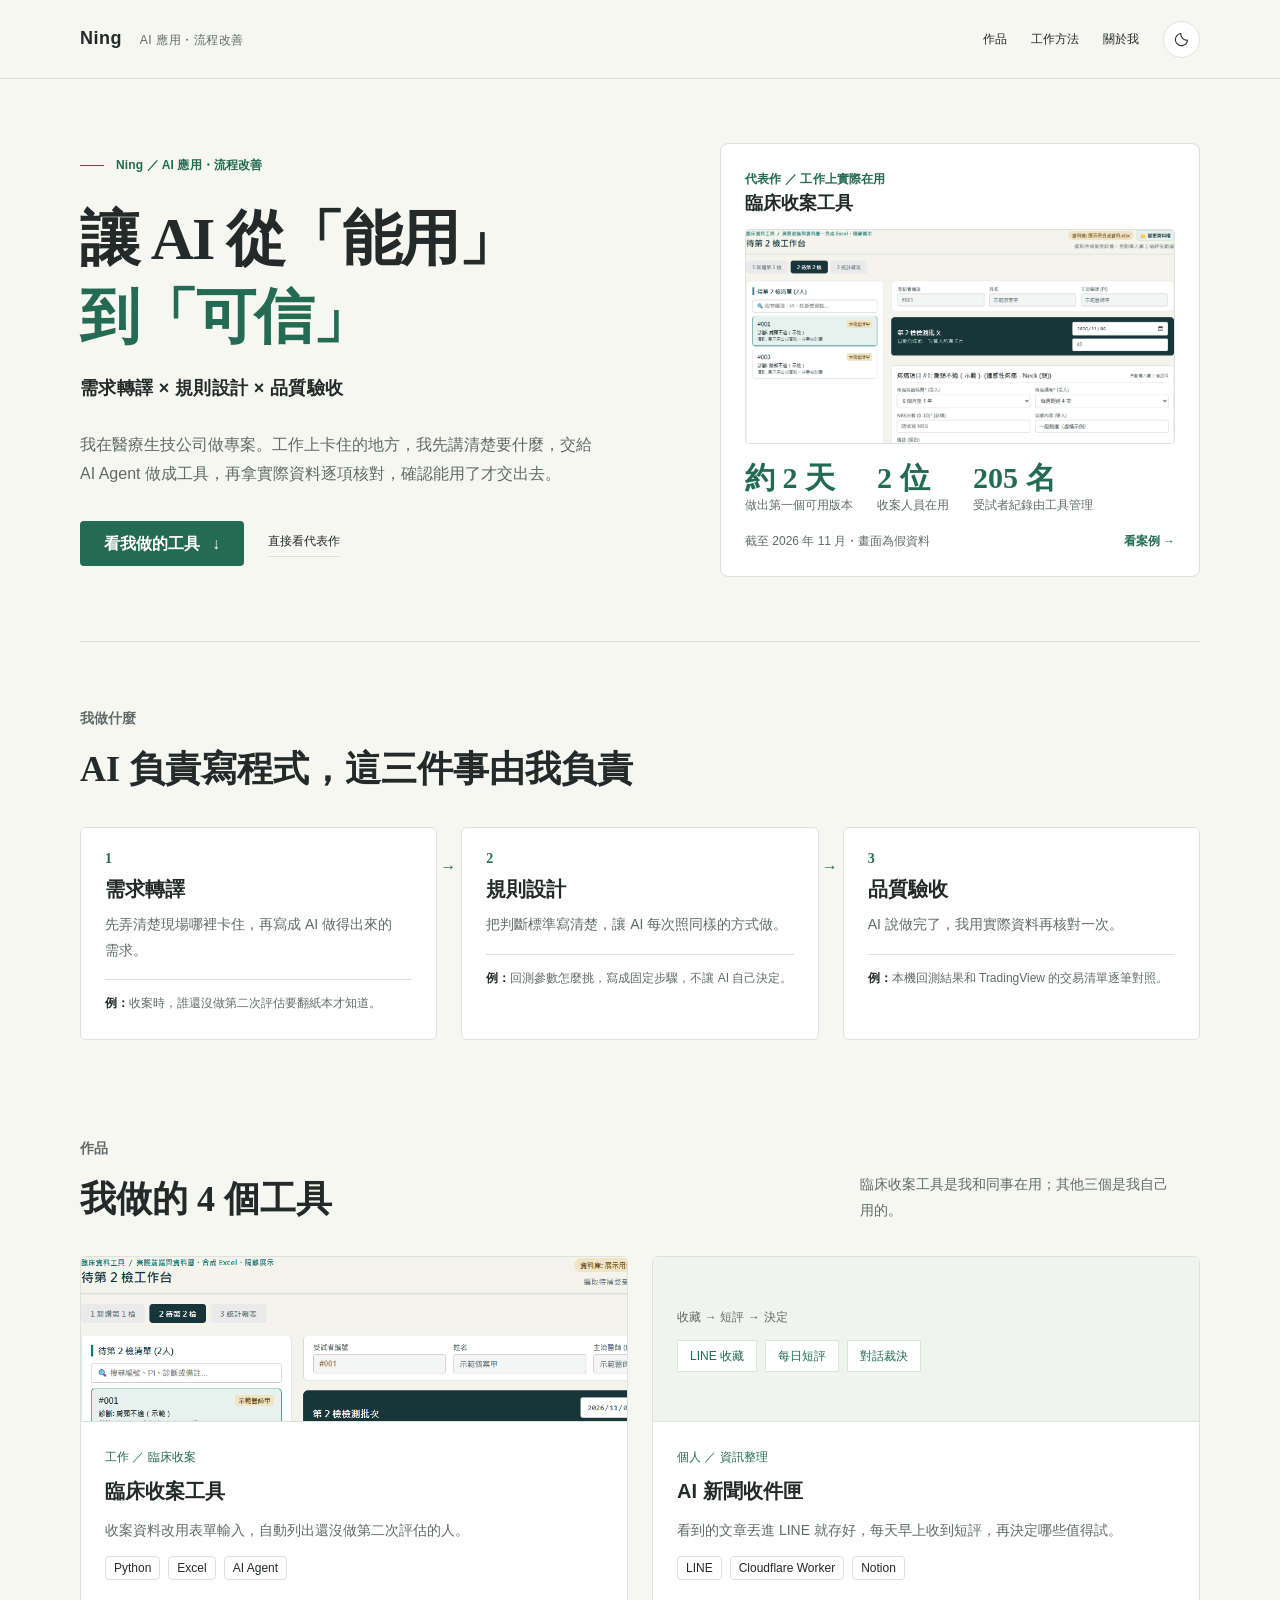
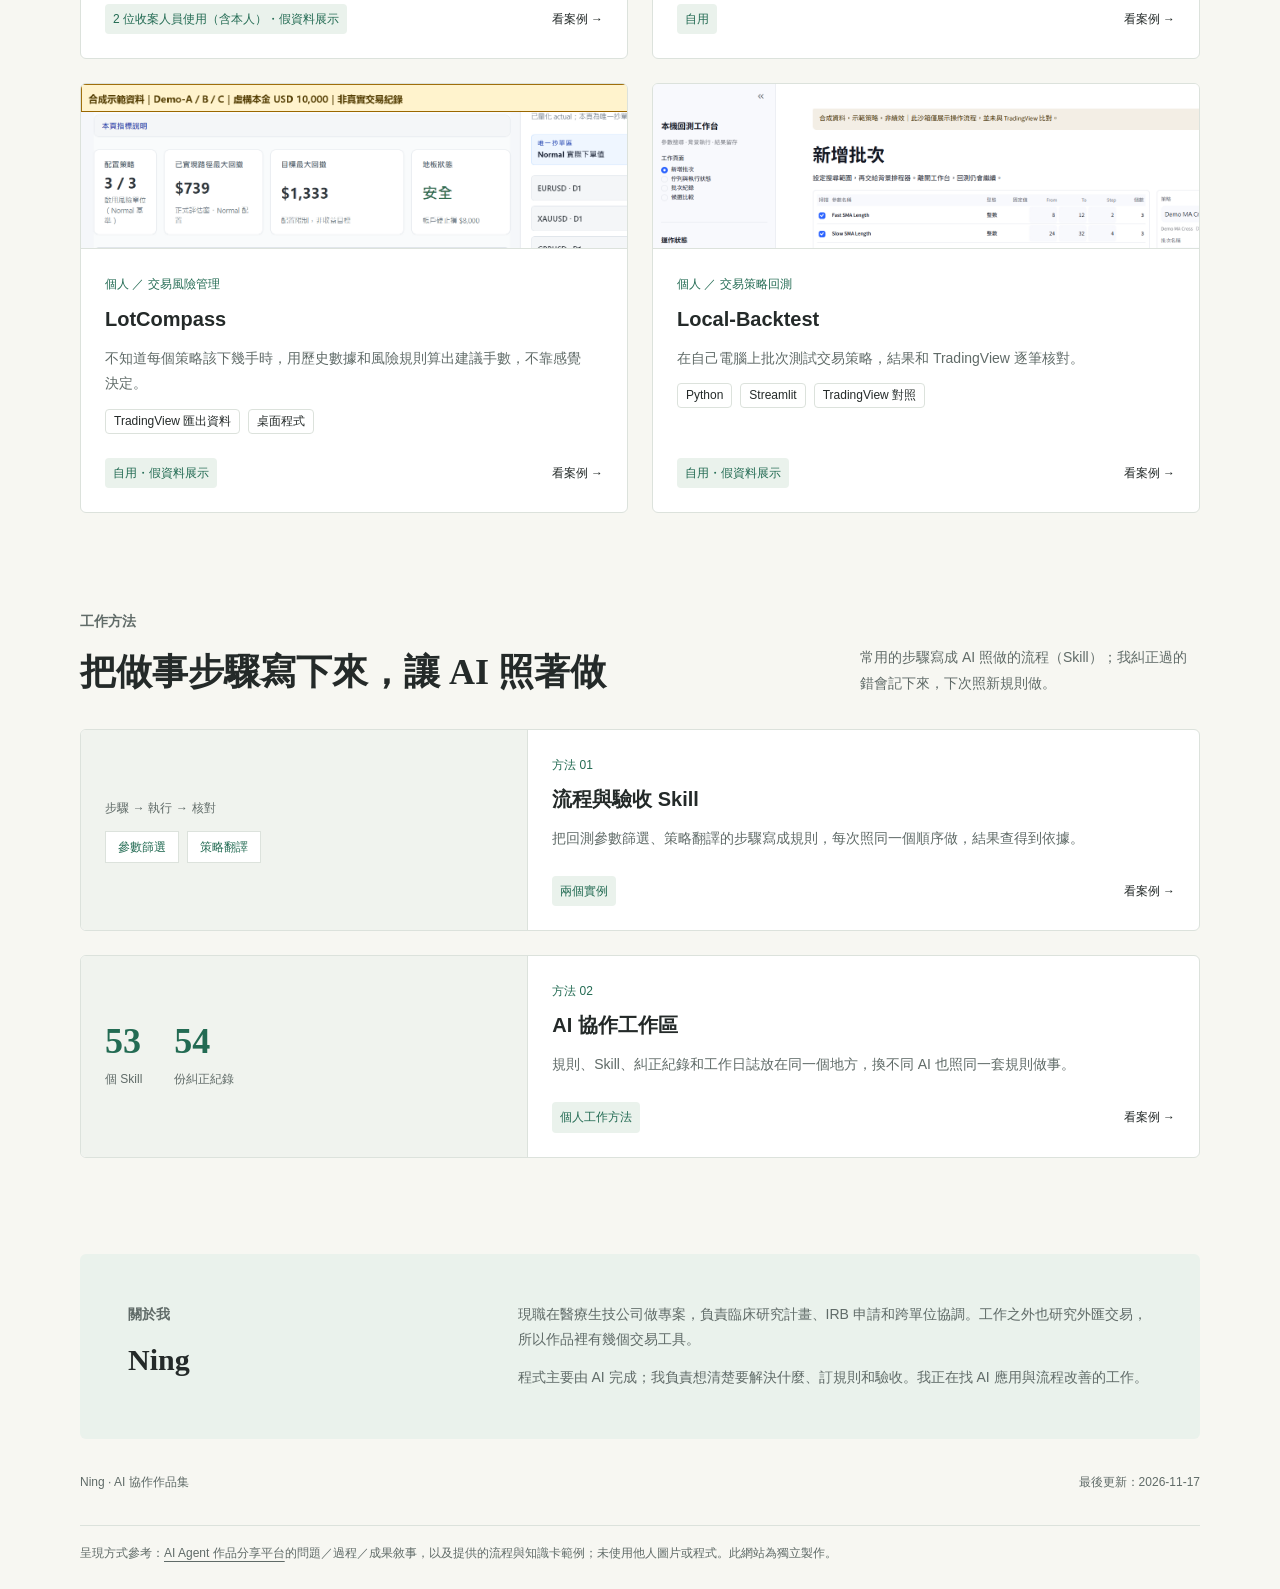
==== commit ee1a4d65: "docs(作品集): 臨床收案人數更新為 205 名" ====
--- a/index.html
+++ b/index.html
@@ -15,7 +15,7 @@
 <header class="top"><nav class="nav wrap" aria-label="主要導覽"><a href="index.html" class="brand">Ning <span>AI 應用・流程改善</span></a><div class="links"><a href="index.html#works">作品</a><a href="index.html#method">工作方法</a><a href="index.html#approach" class="about-link">關於我</a><button class="theme" type="button" aria-label="切換深淺色模式" aria-pressed="false" hidden><svg width="17" height="17" viewBox="0 0 24 24" fill="none" stroke="currentColor" stroke-width="1.5" aria-hidden="true"><path d="M20.5 13A8.6 8.6 0 0 1 11 3.5 8.6 8.6 0 1 0 20.5 13Z"/></svg></button></div></nav></header>
 <main id="main" class="wrap">
 <section class="hero" aria-labelledby="hero-title"><div><div class="eyebrow overline">Ning ／ AI 應用・流程改善</div><h1 id="hero-title"><span class="keep">讓 AI 從「能用」</span><br><em><span class="keep">到「可信」</span></em></h1><p class="value-line">需求轉譯 × 規則設計 × 品質驗收</p><p class="intro">我在醫療生技公司做專案。工作上卡住的地方，我先講清楚要什麼，交給 AI Agent 做成工具，再拿實際資料逐項核對，確認能用了才交出去。</p><div class="hero-actions"><a class="button" href="#works">看我做的工具 <span aria-hidden="true">↓</span></a><a class="text-link" href="clinical.html">直接看代表作</a></div></div>
-<a class="proof-card" href="clinical.html" aria-label="代表作：臨床收案工具，看完整案例"><div class="eyebrow">代表作 ／ 工作上實際在用</div><h3>臨床收案工具</h3><div class="shot-mini"><img src="assets/clinical-pending.png" alt="" width="1120" height="684"></div><div class="proof-nums"><div><b>約 2 天</b><span>做出第一個可用版本</span></div><div><b>2 位</b><span>收案人員在用</span></div><div><b>近 200 名</b><span>受試者紀錄由工具管理</span></div></div><div class="proof-foot"><span>截至 2026 年 11 月・畫面為假資料</span><b>看案例 →</b></div></a></section>
+<a class="proof-card" href="clinical.html" aria-label="代表作：臨床收案工具，看完整案例"><div class="eyebrow">代表作 ／ 工作上實際在用</div><h3>臨床收案工具</h3><div class="shot-mini"><img src="assets/clinical-pending.png" alt="" width="1120" height="684"></div><div class="proof-nums"><div><b>約 2 天</b><span>做出第一個可用版本</span></div><div><b>2 位</b><span>收案人員在用</span></div><div><b>205 名</b><span>受試者紀錄由工具管理</span></div></div><div class="proof-foot"><span>截至 2026 年 11 月・畫面為假資料</span><b>看案例 →</b></div></a></section>
 <section aria-labelledby="cando-title"><div class="section-head"><div><p class="eyebrow">我做什麼</p><h2 id="cando-title">AI 負責寫程式，這三件事由我負責</h2></div></div>
 <ol class="can-do">
 <li><span class="n">1</span><h3>需求轉譯</h3><p>先弄清楚現場哪裡卡住，再寫成 AI 做得出來的需求。</p><p class="ex"><b>例：</b>收案時，誰還沒做第二次評估要翻紙本才知道。</p></li>
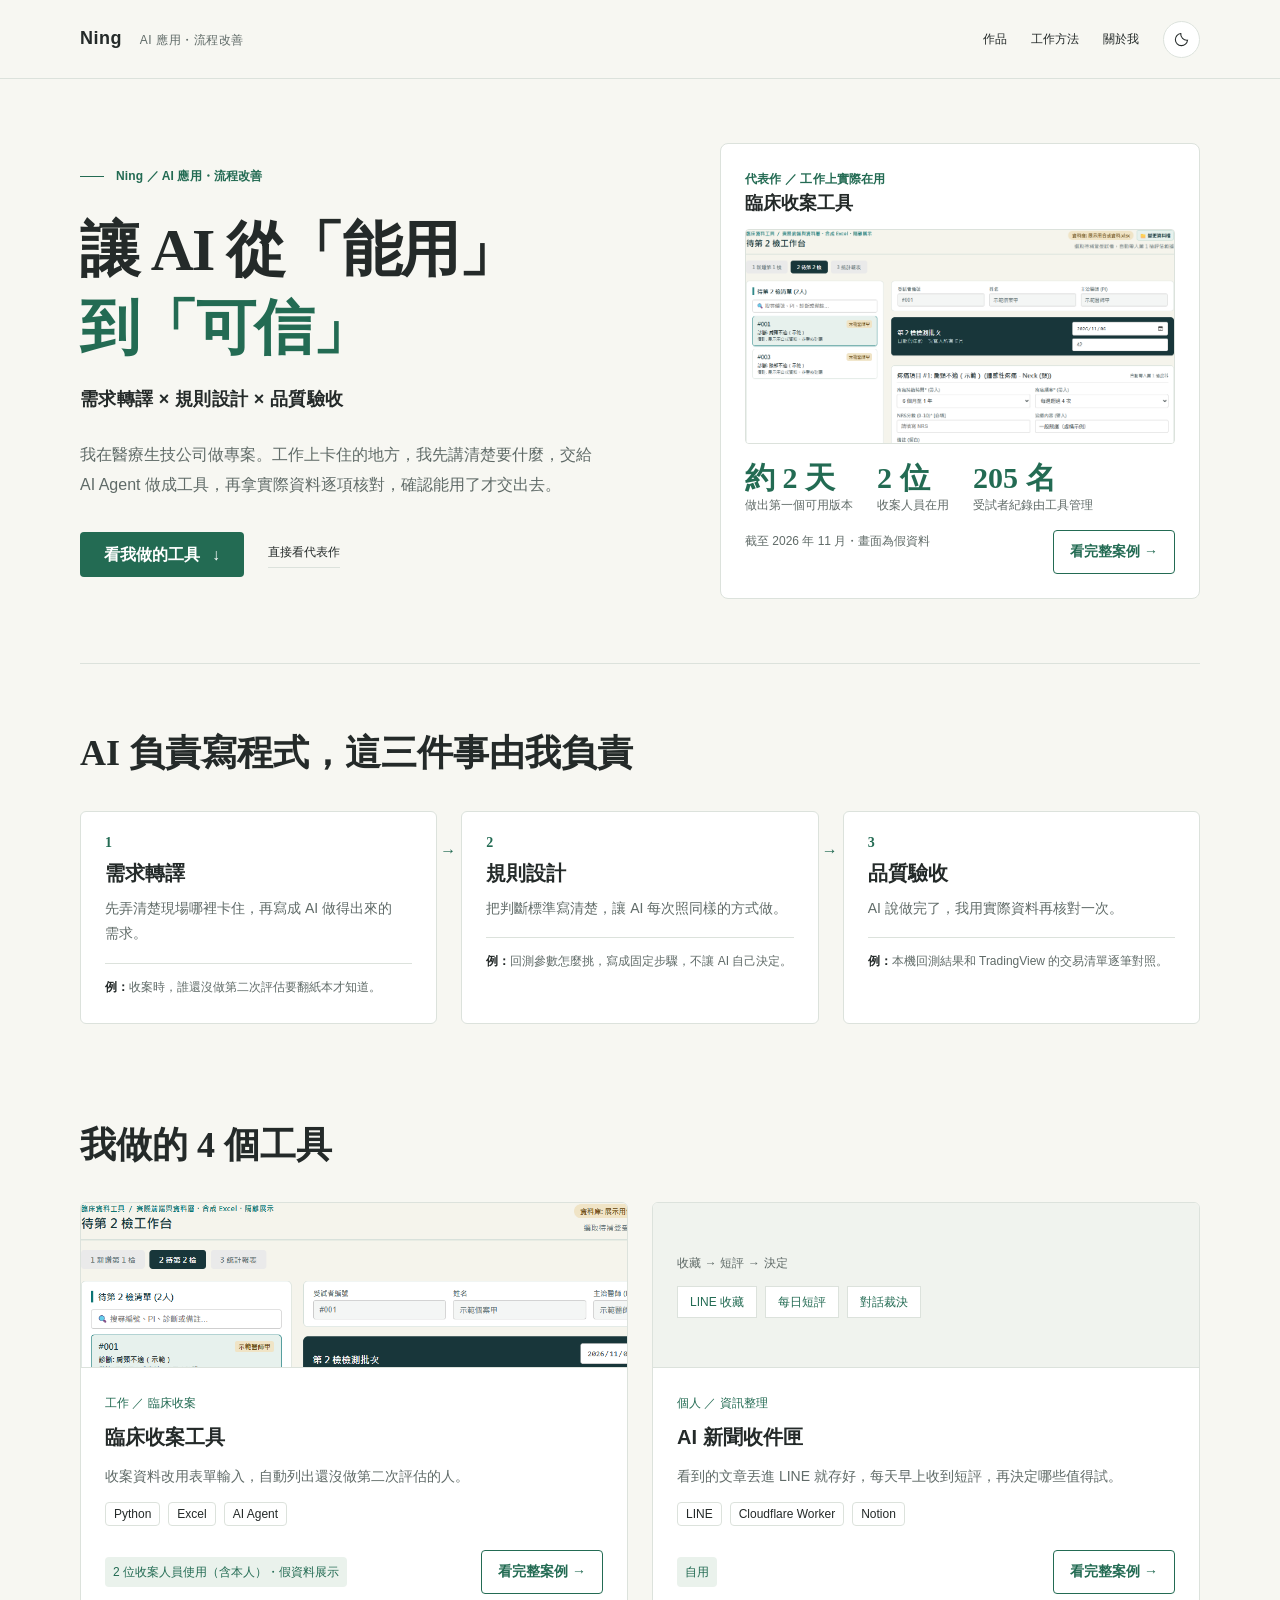
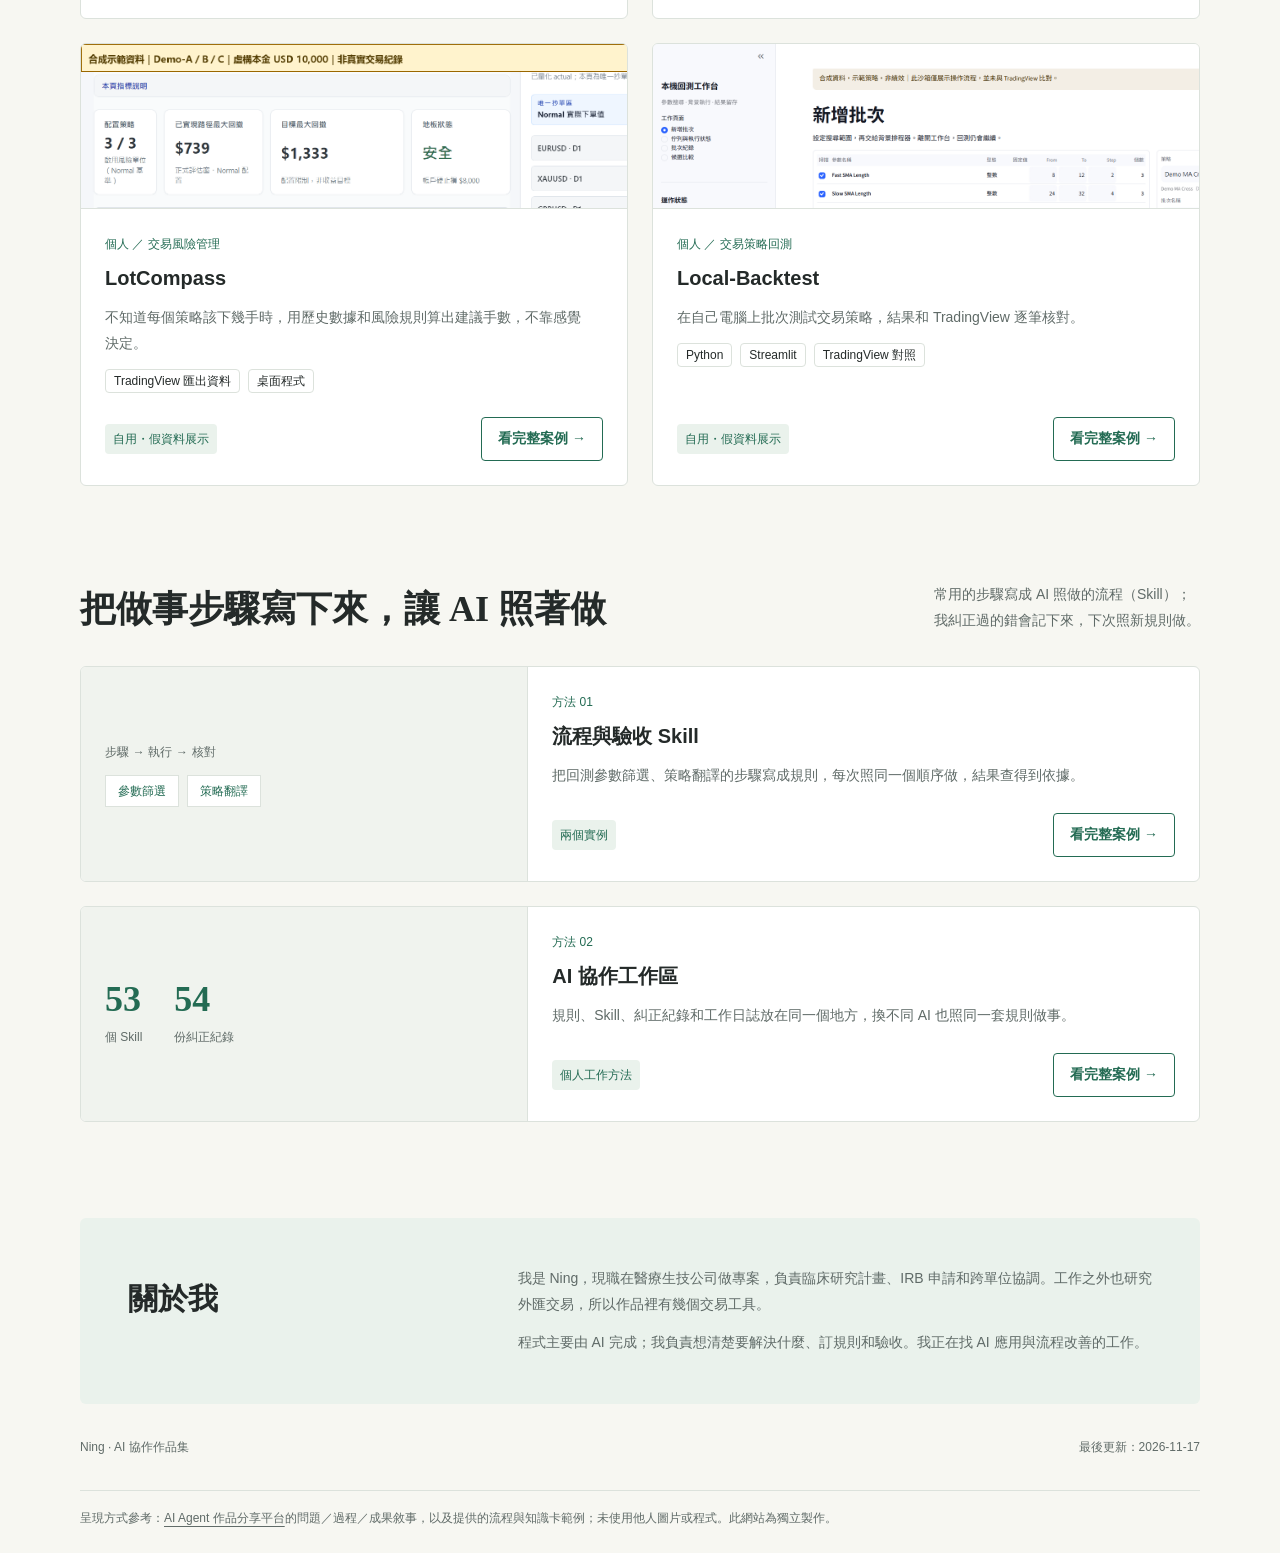
==== commit b48c125a: "feat(作品集): 降低首頁模板感並讓手機版看得出可點 - 作品卡與代表作卡滑過改為換底色與框線，不再浮起 - 拿掉三個區塊標題上方的小標，關於我改為標題並加上「我是 Ning」 - 「看案例」改為" ====
--- a/index.html
+++ b/index.html
@@ -15,24 +15,24 @@
 <header class="top"><nav class="nav wrap" aria-label="主要導覽"><a href="index.html" class="brand">Ning <span>AI 應用・流程改善</span></a><div class="links"><a href="index.html#works">作品</a><a href="index.html#method">工作方法</a><a href="index.html#approach" class="about-link">關於我</a><button class="theme" type="button" aria-label="切換深淺色模式" aria-pressed="false" hidden><svg width="17" height="17" viewBox="0 0 24 24" fill="none" stroke="currentColor" stroke-width="1.5" aria-hidden="true"><path d="M20.5 13A8.6 8.6 0 0 1 11 3.5 8.6 8.6 0 1 0 20.5 13Z"/></svg></button></div></nav></header>
 <main id="main" class="wrap">
 <section class="hero" aria-labelledby="hero-title"><div><div class="eyebrow overline">Ning ／ AI 應用・流程改善</div><h1 id="hero-title"><span class="keep">讓 AI 從「能用」</span><br><em><span class="keep">到「可信」</span></em></h1><p class="value-line">需求轉譯 × 規則設計 × 品質驗收</p><p class="intro">我在醫療生技公司做專案。工作上卡住的地方，我先講清楚要什麼，交給 AI Agent 做成工具，再拿實際資料逐項核對，確認能用了才交出去。</p><div class="hero-actions"><a class="button" href="#works">看我做的工具 <span aria-hidden="true">↓</span></a><a class="text-link" href="clinical.html">直接看代表作</a></div></div>
-<a class="proof-card" href="clinical.html" aria-label="代表作：臨床收案工具，看完整案例"><div class="eyebrow">代表作 ／ 工作上實際在用</div><h3>臨床收案工具</h3><div class="shot-mini"><img src="assets/clinical-pending.png" alt="" width="1120" height="684"></div><div class="proof-nums"><div><b>約 2 天</b><span>做出第一個可用版本</span></div><div><b>2 位</b><span>收案人員在用</span></div><div><b>205 名</b><span>受試者紀錄由工具管理</span></div></div><div class="proof-foot"><span>截至 2026 年 11 月・畫面為假資料</span><b>看案例 →</b></div></a></section>
-<section aria-labelledby="cando-title"><div class="section-head"><div><p class="eyebrow">我做什麼</p><h2 id="cando-title">AI 負責寫程式，這三件事由我負責</h2></div></div>
+<a class="proof-card" href="clinical.html" aria-label="代表作：臨床收案工具，看完整案例"><div class="eyebrow">代表作 ／ 工作上實際在用</div><h3>臨床收案工具</h3><div class="shot-mini"><img src="assets/clinical-pending.png" alt="" width="1120" height="684"></div><div class="proof-nums"><div><b>約 2 天</b><span>做出第一個可用版本</span></div><div><b>2 位</b><span>收案人員在用</span></div><div><b>205 名</b><span>受試者紀錄由工具管理</span></div></div><div class="proof-foot"><span>截至 2026 年 11 月・畫面為假資料</span><b class="go">看完整案例 →</b></div></a></section>
+<section aria-labelledby="cando-title"><div class="section-head"><div><h2 id="cando-title">AI 負責寫程式，這三件事由我負責</h2></div></div>
 <ol class="can-do">
 <li><span class="n">1</span><h3>需求轉譯</h3><p>先弄清楚現場哪裡卡住，再寫成 AI 做得出來的需求。</p><p class="ex"><b>例：</b>收案時，誰還沒做第二次評估要翻紙本才知道。</p></li>
 <li><span class="n">2</span><h3>規則設計</h3><p>把判斷標準寫清楚，讓 AI 每次照同樣的方式做。</p><p class="ex"><b>例：</b>回測參數怎麼挑，寫成固定步驟，不讓 AI 自己決定。</p></li>
 <li><span class="n">3</span><h3>品質驗收</h3><p>AI 說做完了，我用實際資料再核對一次。</p><p class="ex"><b>例：</b>本機回測結果和 TradingView 的交易清單逐筆對照。</p></li>
 </ol></section>
-<section id="works" aria-labelledby="works-title"><div class="section-head"><div><p class="eyebrow">作品</p><h2 id="works-title">我做的 4 個工具</h2></div><p>臨床收案工具是我和同事在用；其他三個是我自己用的。</p></div><div class="projects">
-<a class="project" href="clinical.html"><div class="project-visual has-shot" aria-hidden="true"><img src="assets/clinical-pending.png" alt="" width="1120" height="684"></div><div class="project-body"><div class="project-type">工作 ／ 臨床收案</div><h3>臨床收案工具</h3><p>收案資料改用表單輸入，自動列出還沒做第二次評估的人。</p><div class="uses"><span>Python</span><span>Excel</span><span>AI Agent</span></div><div class="project-foot"><span class="tag">2 位收案人員使用（含本人）・假資料展示</span><span>看案例 →</span></div></div></a>
-<a class="project" href="inbox.html"><div class="project-visual" aria-hidden="true"><div class="visual-label">收藏 → 短評 → 決定</div><div class="checks"><span>LINE 收藏</span><span>每日短評</span><span>對話裁決</span></div></div><div class="project-body"><div class="project-type">個人 ／ 資訊整理</div><h3>AI 新聞收件匣</h3><p>看到的文章丟進 LINE 就存好，每天早上收到短評，再決定哪些值得試。</p><div class="uses"><span>LINE</span><span>Cloudflare Worker</span><span>Notion</span></div><div class="project-foot"><span class="tag">自用</span><span>看案例 →</span></div></div></a>
-<a class="project" href="lotcompass.html"><div class="project-visual has-shot" aria-hidden="true"><img src="assets/lc-ui-sizing.png" alt="" width="794" height="1135"></div><div class="project-body"><div class="project-type">個人 ／ 交易風險管理</div><h3>LotCompass</h3><p>不知道每個策略該下幾手時，用歷史數據和風險規則算出建議手數，不靠感覺決定。</p><div class="uses"><span>TradingView 匯出資料</span><span>桌面程式</span></div><div class="project-foot"><span class="tag">自用・假資料展示</span><span>看案例 →</span></div></div></a>
-<a class="project" href="local-backtest.html"><div class="project-visual has-shot" aria-hidden="true"><img src="assets/lb-add-batch.png" alt="" width="1600" height="1000"></div><div class="project-body"><div class="project-type">個人 ／ 交易策略回測</div><h3>Local-Backtest</h3><p>在自己電腦上批次測試交易策略，結果和 TradingView 逐筆核對。</p><div class="uses"><span>Python</span><span>Streamlit</span><span>TradingView 對照</span></div><div class="project-foot"><span class="tag">自用・假資料展示</span><span>看案例 →</span></div></div></a>
+<section id="works" aria-labelledby="works-title"><div class="section-head"><div><h2 id="works-title">我做的 4 個工具</h2></div></div><div class="projects">
+<a class="project" href="clinical.html"><div class="project-visual has-shot" aria-hidden="true"><img src="assets/clinical-pending.png" alt="" width="1120" height="684"></div><div class="project-body"><div class="project-type">工作 ／ 臨床收案</div><h3>臨床收案工具</h3><p>收案資料改用表單輸入，自動列出還沒做第二次評估的人。</p><div class="uses"><span>Python</span><span>Excel</span><span>AI Agent</span></div><div class="project-foot"><span class="tag">2 位收案人員使用（含本人）・假資料展示</span><span class="go">看完整案例 →</span></div></div></a>
+<a class="project" href="inbox.html"><div class="project-visual" aria-hidden="true"><div class="visual-label">收藏 → 短評 → 決定</div><div class="checks"><span>LINE 收藏</span><span>每日短評</span><span>對話裁決</span></div></div><div class="project-body"><div class="project-type">個人 ／ 資訊整理</div><h3>AI 新聞收件匣</h3><p>看到的文章丟進 LINE 就存好，每天早上收到短評，再決定哪些值得試。</p><div class="uses"><span>LINE</span><span>Cloudflare Worker</span><span>Notion</span></div><div class="project-foot"><span class="tag">自用</span><span class="go">看完整案例 →</span></div></div></a>
+<a class="project" href="lotcompass.html"><div class="project-visual has-shot" aria-hidden="true"><img src="assets/lc-ui-sizing.png" alt="" width="794" height="1135"></div><div class="project-body"><div class="project-type">個人 ／ 交易風險管理</div><h3>LotCompass</h3><p>不知道每個策略該下幾手時，用歷史數據和風險規則算出建議手數，不靠感覺決定。</p><div class="uses"><span>TradingView 匯出資料</span><span>桌面程式</span></div><div class="project-foot"><span class="tag">自用・假資料展示</span><span class="go">看完整案例 →</span></div></div></a>
+<a class="project" href="local-backtest.html"><div class="project-visual has-shot" aria-hidden="true"><img src="assets/lb-add-batch.png" alt="" width="1600" height="1000"></div><div class="project-body"><div class="project-type">個人 ／ 交易策略回測</div><h3>Local-Backtest</h3><p>在自己電腦上批次測試交易策略，結果和 TradingView 逐筆核對。</p><div class="uses"><span>Python</span><span>Streamlit</span><span>TradingView 對照</span></div><div class="project-foot"><span class="tag">自用・假資料展示</span><span class="go">看完整案例 →</span></div></div></a>
 </div></section>
-<section id="method" aria-labelledby="method-title"><div class="section-head"><div><p class="eyebrow">工作方法</p><h2 id="method-title">把做事步驟寫下來，讓 AI 照著做</h2></div><p>常用的步驟寫成 AI 照做的流程（Skill）；我糾正過的錯會記下來，下次照新規則做。</p></div><div class="projects one">
-<a class="project wide" href="skills.html"><div class="project-visual" aria-hidden="true"><div class="visual-label">步驟 → 執行 → 核對</div><div class="checks"><span>參數篩選</span><span>策略翻譯</span></div></div><div class="project-body"><div class="project-type">方法 01</div><h3>流程與驗收 Skill</h3><p>把回測參數篩選、策略翻譯的步驟寫成規則，每次照同一個順序做，結果查得到依據。</p><div class="project-foot"><span class="tag">兩個實例</span><span>看案例 →</span></div></div></a>
-<a class="project wide" href="workspace.html"><div class="project-visual" aria-hidden="true"><div class="count-visual"><div><b>53</b><span>個 Skill</span></div><div><b>54</b><span>份糾正紀錄</span></div></div></div><div class="project-body"><div class="project-type">方法 02</div><h3>AI 協作工作區</h3><p>規則、Skill、糾正紀錄和工作日誌放在同一個地方，換不同 AI 也照同一套規則做事。</p><div class="project-foot"><span class="tag">個人工作方法</span><span>看案例 →</span></div></div></a>
+<section id="method" aria-labelledby="method-title"><div class="section-head"><div><h2 id="method-title">把做事步驟寫下來，讓 AI 照著做</h2></div><p>常用的步驟寫成 AI 照做的流程（Skill）；<br>我糾正過的錯會記下來，下次照新規則做。</p></div><div class="projects one">
+<a class="project wide" href="skills.html"><div class="project-visual" aria-hidden="true"><div class="visual-label">步驟 → 執行 → 核對</div><div class="checks"><span>參數篩選</span><span>策略翻譯</span></div></div><div class="project-body"><div class="project-type">方法 01</div><h3>流程與驗收 Skill</h3><p>把回測參數篩選、策略翻譯的步驟寫成規則，每次照同一個順序做，結果查得到依據。</p><div class="project-foot"><span class="tag">兩個實例</span><span class="go">看完整案例 →</span></div></div></a>
+<a class="project wide" href="workspace.html"><div class="project-visual" aria-hidden="true"><div class="count-visual"><div><b>53</b><span>個 Skill</span></div><div><b>54</b><span>份糾正紀錄</span></div></div></div><div class="project-body"><div class="project-type">方法 02</div><h3>AI 協作工作區</h3><p>規則、Skill、糾正紀錄和工作日誌放在同一個地方，換不同 AI 也照同一套規則做事。</p><div class="project-foot"><span class="tag">個人工作方法</span><span class="go">看完整案例 →</span></div></div></a>
 </div></section>
-<section class="about" id="approach" aria-labelledby="approach-title"><div><p class="eyebrow">關於我</p><h2 id="approach-title">Ning</h2></div><div><p>現職在醫療生技公司做專案，負責臨床研究計畫、IRB 申請和跨單位協調。工作之外也研究外匯交易，所以作品裡有幾個交易工具。</p><p>程式主要由 AI 完成；我負責想清楚要解決什麼、訂規則和驗收。我正在找 AI 應用與流程改善的工作。</p></div></section>
+<section class="about" id="approach" aria-labelledby="approach-title"><div><h2 id="approach-title">關於我</h2></div><div><p>我是 Ning，現職在醫療生技公司做專案，負責臨床研究計畫、IRB 申請和跨單位協調。工作之外也研究外匯交易，所以作品裡有幾個交易工具。</p><p>程式主要由 AI 完成；我負責想清楚要解決什麼、訂規則和驗收。我正在找 AI 應用與流程改善的工作。</p></div></section>
 <footer><div>Ning · AI 協作作品集</div><div class="footer-right">最後更新：2026-11-17</div></footer>
 <div class="reference-note">呈現方式參考：<a href="https://ai.lifehacker.tw/work/" target="_blank" rel="noopener noreferrer">AI Agent 作品分享平台</a>的問題／過程／成果敘事，以及提供的流程與知識卡範例；未使用他人圖片或程式。此網站為獨立製作。</div>
 </main>
--- a/style.css
+++ b/style.css
@@ -68,3 +68,19 @@
 .flowline li{position:relative}.flowline li+li:before{content:"→";position:absolute;left:-21px;top:50%;transform:translateY(-50%);color:var(--accent)}
 .outcome-band.text b{font-size:24px}
 .prose p.formula{font:600 18px/1.5 "Cascadia Mono",Consolas,monospace;color:var(--ink);background:var(--tint);border-radius:6px;padding:12px 16px;margin:12px 0}
+/* 2026-11-17 降低模板感：卡片滑過換底色、手機版明確的點擊按鈕 */
+/* ① 滑過：換底色與框線，不位移；按下時微縮 */
+.project,.proof-card{transition:background-color .2s cubic-bezier(.22,1,.36,1),border-color .2s cubic-bezier(.22,1,.36,1),transform .1s ease-out}
+.project:hover,.proof-card:hover{transform:none;border-color:var(--accent)}
+.project:hover .project-body,.proof-card:hover{background:var(--tint)}
+.project:active,.proof-card:active{transform:scale(.995)}
+/* ② 拿掉小標後，區塊標題與上一區的間距不變 */
+.section-head h2{margin-top:0}
+/* ④ 讓「可以點進去」看得出來 */
+.project-foot .go,.proof-foot .go{display:inline-flex;align-items:center;min-height:44px;padding:8px 16px;border:1px solid var(--accent);border-radius:4px;color:var(--accent);font-size:14px;font-weight:600}
+.project:hover .go,.proof-card:hover .go{background:var(--accent);color:var(--paper)}
+@media(max-width:680px){
+.project-foot{flex-wrap:wrap;gap:12px}
+.project-foot .go,.proof-foot .go{width:100%;justify-content:center;background:var(--accent);color:var(--paper)}
+.proof-foot{flex-wrap:wrap;gap:12px}
+}
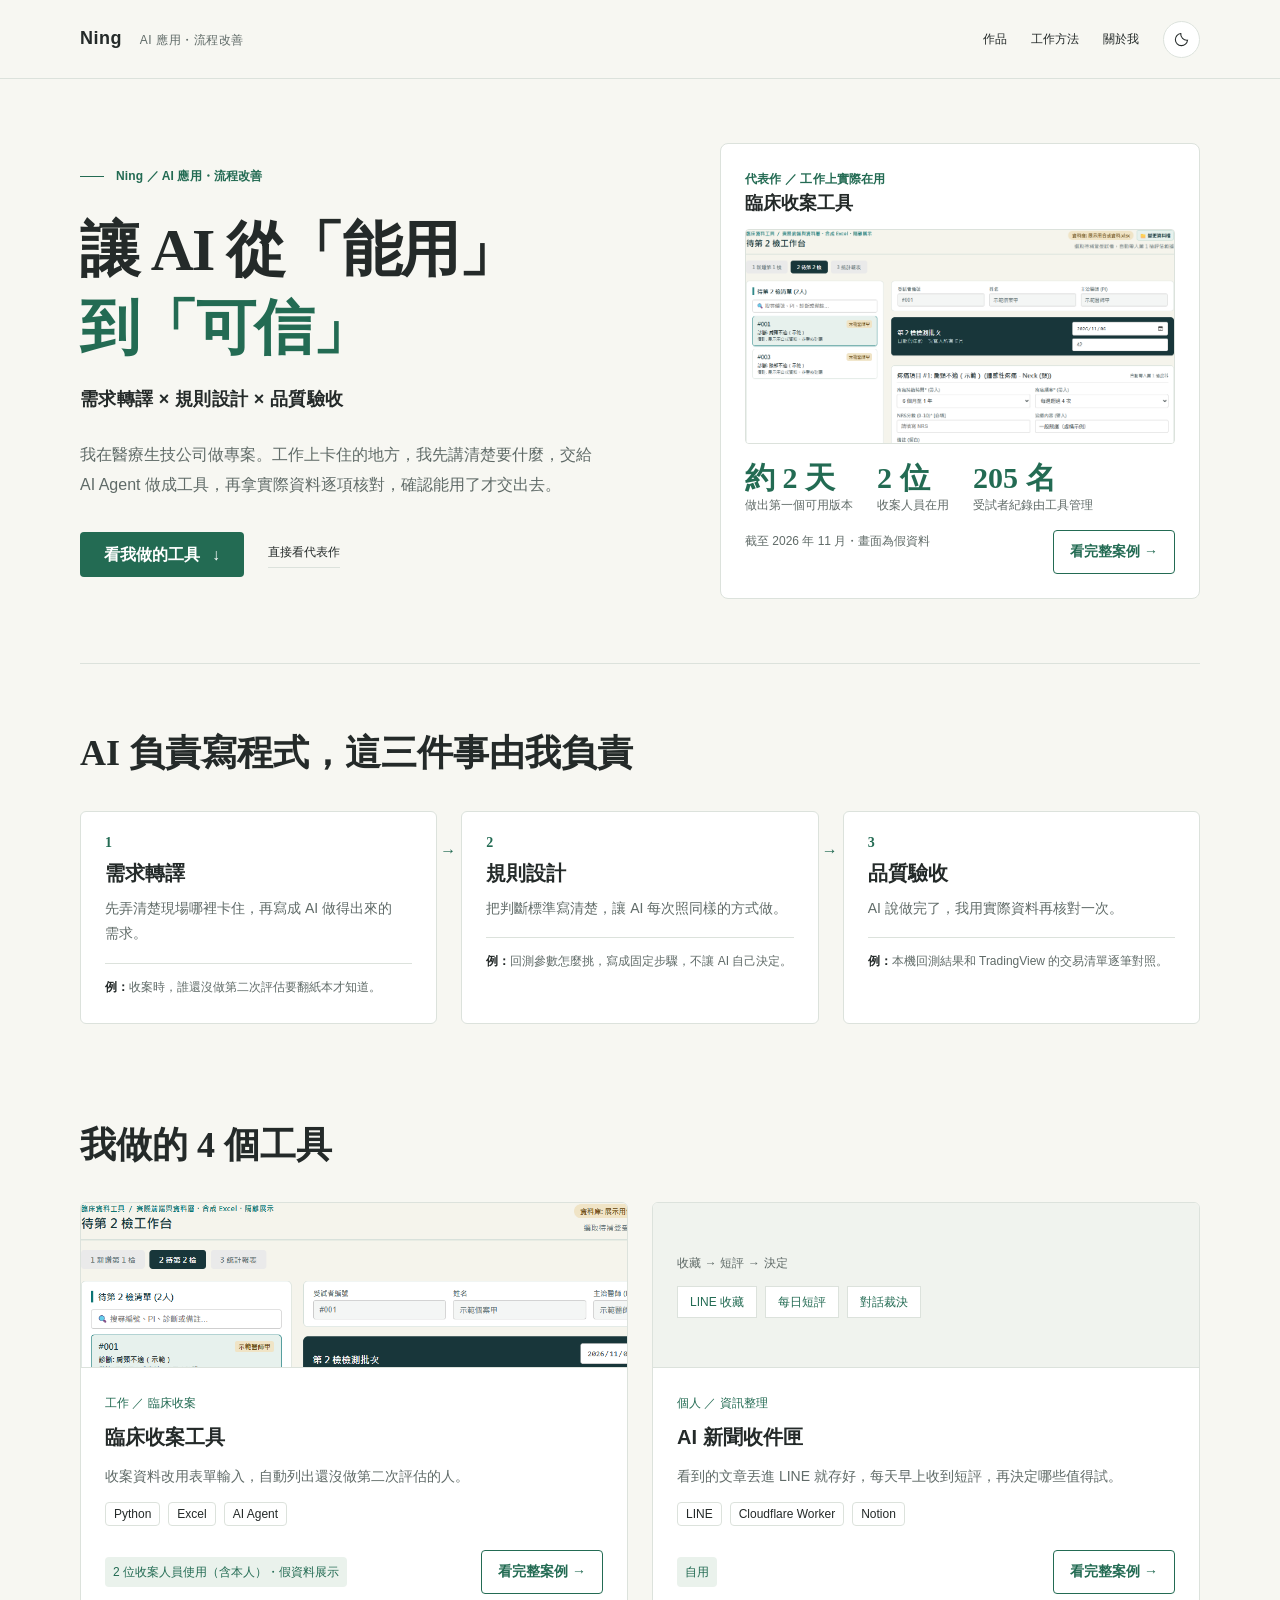
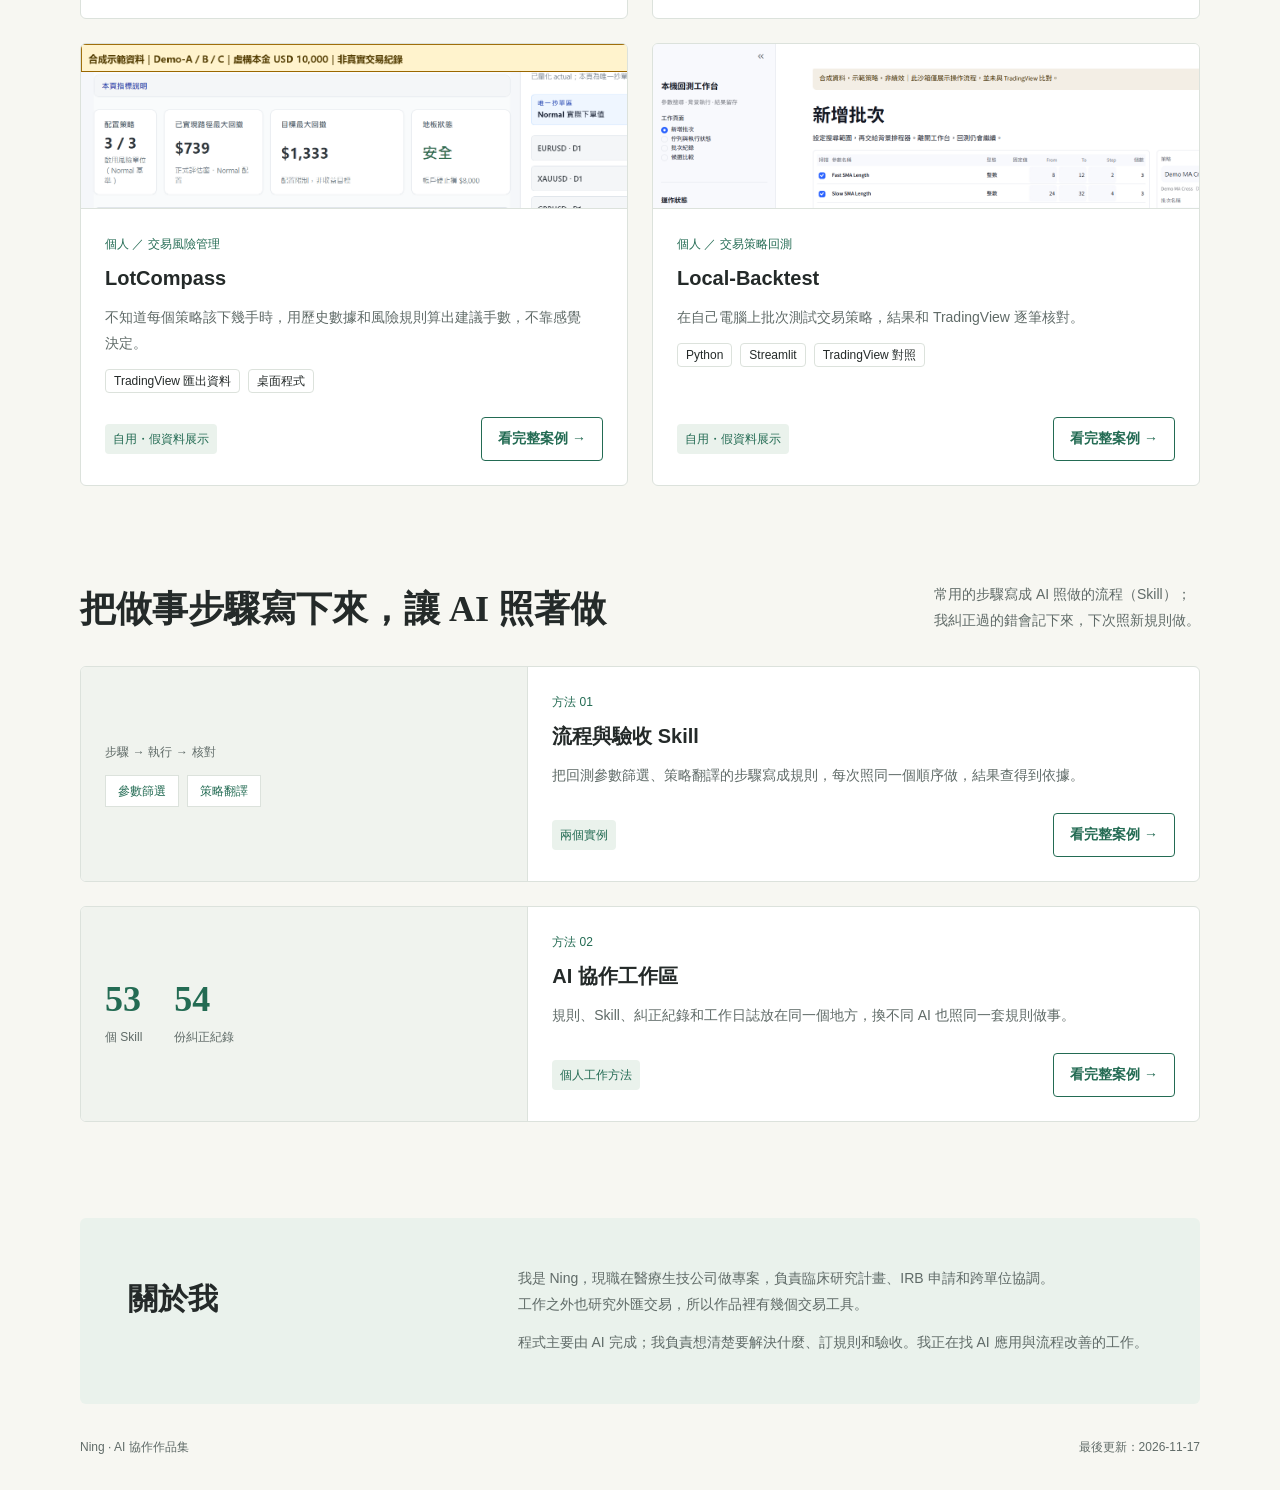
==== commit e00c1b18: "docs(作品集): 移除呈現方式參考註記，關於我第一句後換行" ====
--- a/index.html
+++ b/index.html
@@ -32,9 +32,8 @@
 <a class="project wide" href="skills.html"><div class="project-visual" aria-hidden="true"><div class="visual-label">步驟 → 執行 → 核對</div><div class="checks"><span>參數篩選</span><span>策略翻譯</span></div></div><div class="project-body"><div class="project-type">方法 01</div><h3>流程與驗收 Skill</h3><p>把回測參數篩選、策略翻譯的步驟寫成規則，每次照同一個順序做，結果查得到依據。</p><div class="project-foot"><span class="tag">兩個實例</span><span class="go">看完整案例 →</span></div></div></a>
 <a class="project wide" href="workspace.html"><div class="project-visual" aria-hidden="true"><div class="count-visual"><div><b>53</b><span>個 Skill</span></div><div><b>54</b><span>份糾正紀錄</span></div></div></div><div class="project-body"><div class="project-type">方法 02</div><h3>AI 協作工作區</h3><p>規則、Skill、糾正紀錄和工作日誌放在同一個地方，換不同 AI 也照同一套規則做事。</p><div class="project-foot"><span class="tag">個人工作方法</span><span class="go">看完整案例 →</span></div></div></a>
 </div></section>
-<section class="about" id="approach" aria-labelledby="approach-title"><div><h2 id="approach-title">關於我</h2></div><div><p>我是 Ning，現職在醫療生技公司做專案，負責臨床研究計畫、IRB 申請和跨單位協調。工作之外也研究外匯交易，所以作品裡有幾個交易工具。</p><p>程式主要由 AI 完成；我負責想清楚要解決什麼、訂規則和驗收。我正在找 AI 應用與流程改善的工作。</p></div></section>
+<section class="about" id="approach" aria-labelledby="approach-title"><div><h2 id="approach-title">關於我</h2></div><div><p>我是 Ning，現職在醫療生技公司做專案，負責臨床研究計畫、IRB 申請和跨單位協調。<br>工作之外也研究外匯交易，所以作品裡有幾個交易工具。</p><p>程式主要由 AI 完成；我負責想清楚要解決什麼、訂規則和驗收。我正在找 AI 應用與流程改善的工作。</p></div></section>
 <footer><div>Ning · AI 協作作品集</div><div class="footer-right">最後更新：2026-11-17</div></footer>
-<div class="reference-note">呈現方式參考：<a href="https://ai.lifehacker.tw/work/" target="_blank" rel="noopener noreferrer">AI Agent 作品分享平台</a>的問題／過程／成果敘事，以及提供的流程與知識卡範例；未使用他人圖片或程式。此網站為獨立製作。</div>
 </main>
 <script src="theme.js"></script>
 </body></html>
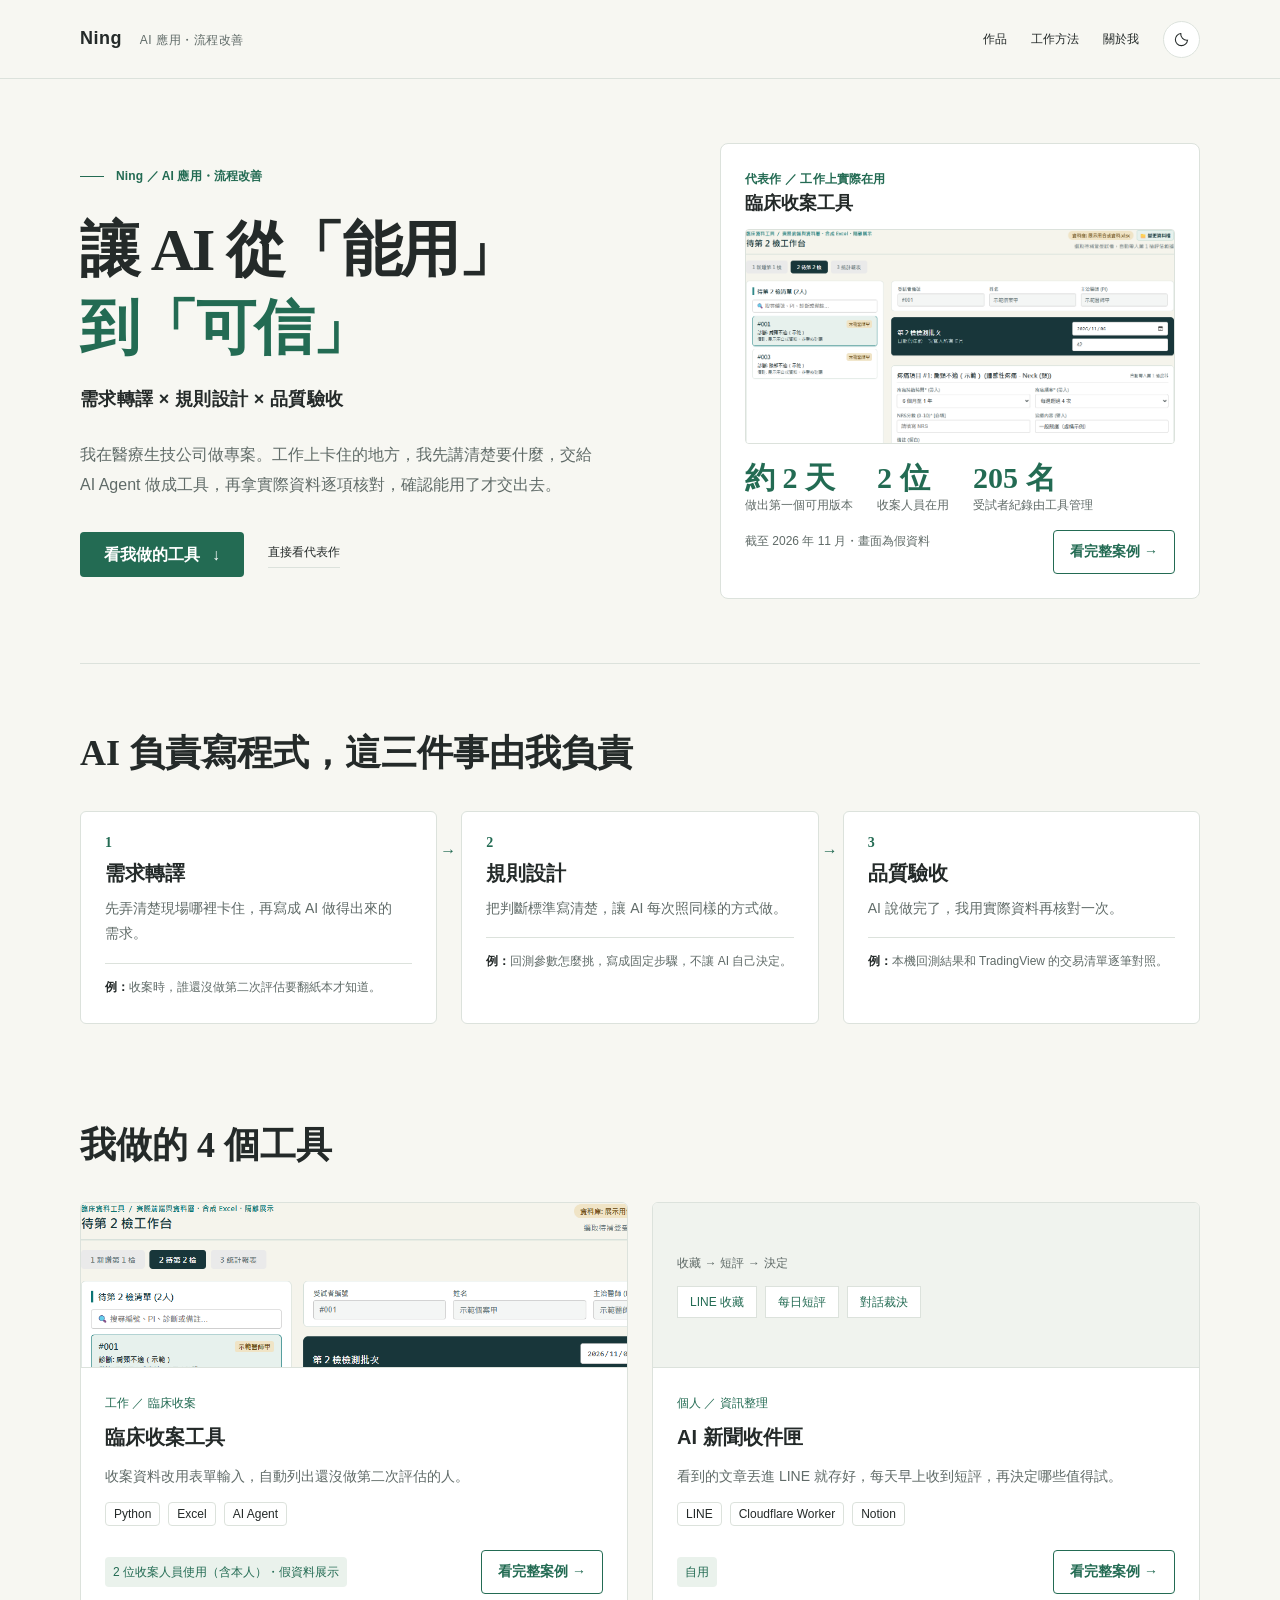
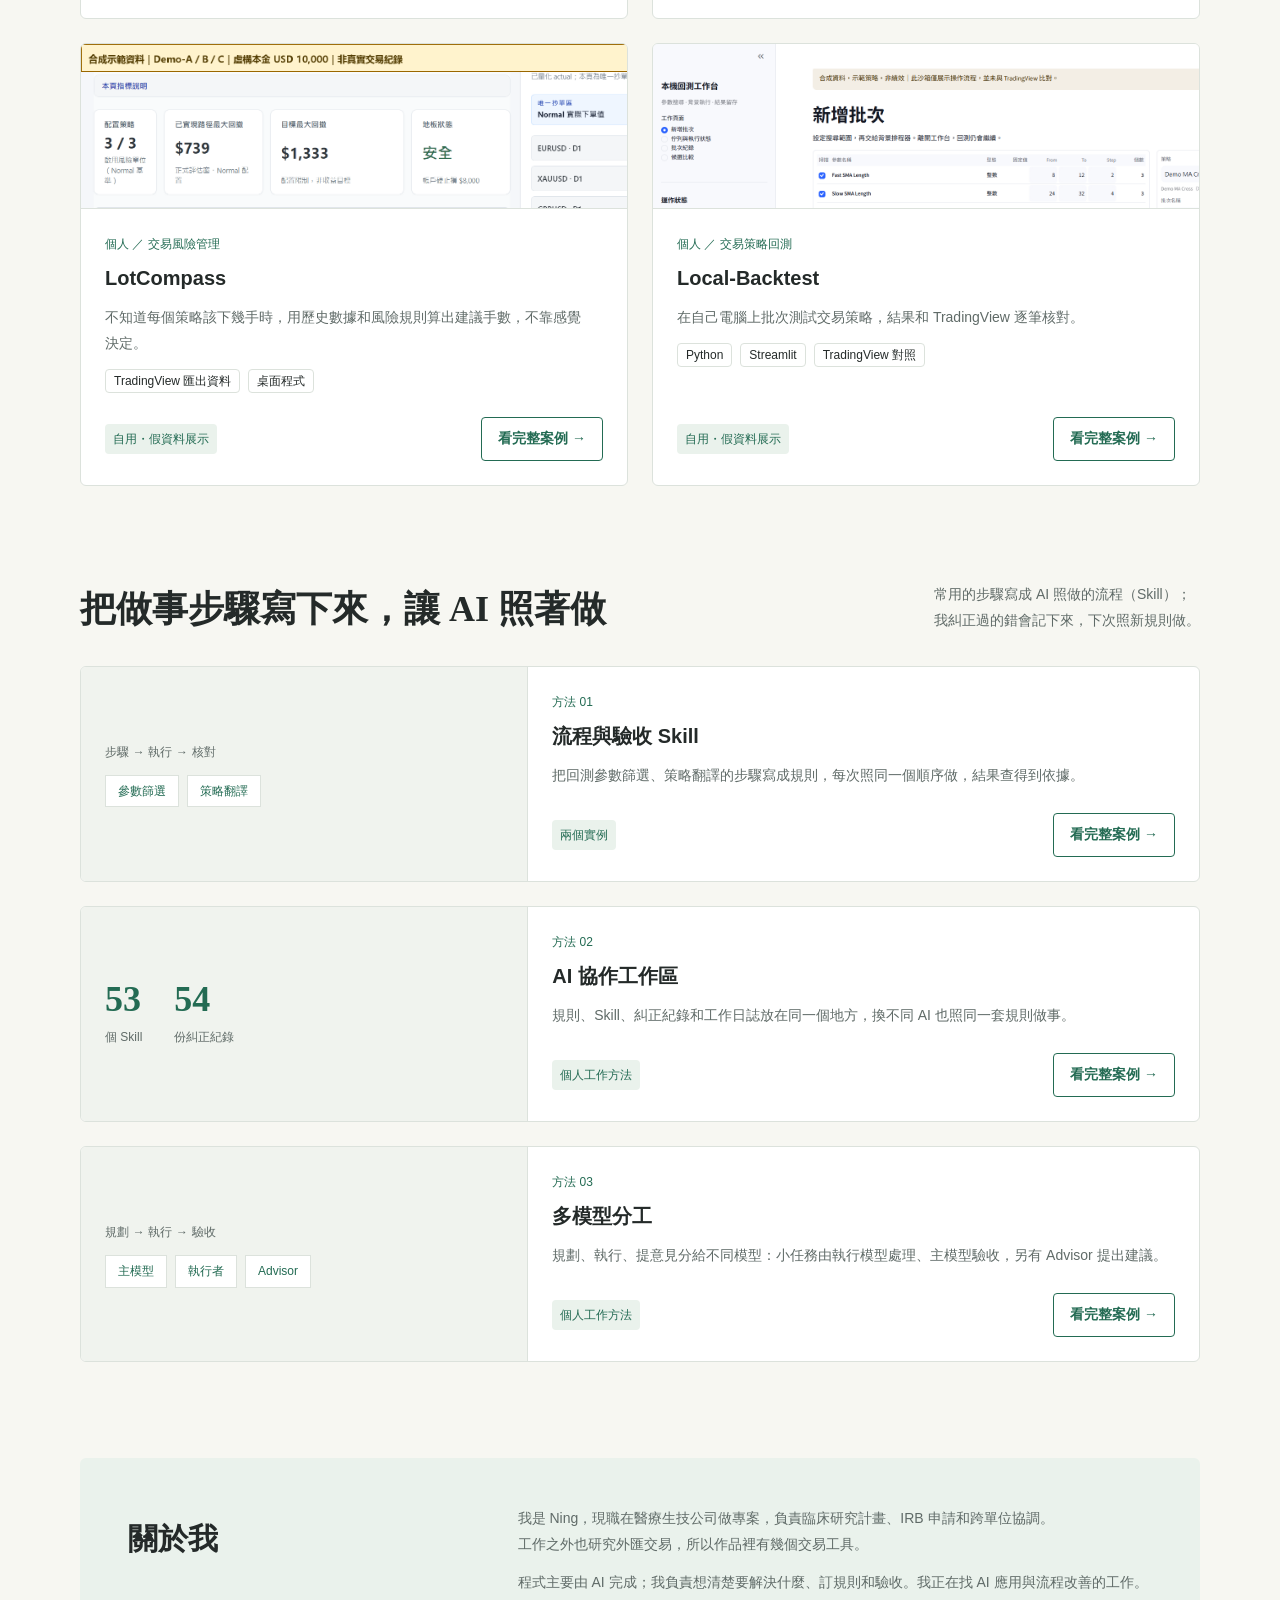
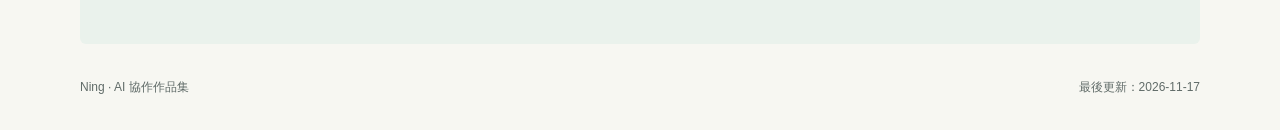
==== commit 647b80e0: "feat(作品集): 新增多模型分工頁並補上 Goal Engineering 與 Superpowers 來源 - 新增 agents.html（工作方法 03：多模型分工），首頁加方法 03 卡片" ====
--- a/index.html
+++ b/index.html
@@ -1,39 +1,40 @@
-<!doctype html>
-<html lang="zh-Hant">
-<head>
-<meta charset="utf-8"><meta name="viewport" content="width=device-width, initial-scale=1">
-<meta name="color-scheme" content="light dark">
-<meta name="description" content="Ning 用 AI Agent 做工具並負責需求、規則與驗收：臨床收案工具、新聞收件匣、LotCompass、Local-Backtest。">
-<title>Ning｜AI 應用・流程改善</title>
-<link rel="icon" href="favicon.svg" type="image/svg+xml">
-<meta property="og:type" content="website"><meta property="og:title" content="Ning｜AI 應用・流程改善"><meta property="og:description" content="Ning 用 AI Agent 做工具並負責需求、規則與驗收：臨床收案工具、新聞收件匣、LotCompass、Local-Backtest。">
-<link rel="stylesheet" href="style.css">
-<style>@media(min-width:681px){#works .projects{grid-template-columns:repeat(2,minmax(0,1fr))}#works .project-visual.has-shot img{width:120%}}</style>
-</head>
-<body>
-<a class="skip" href="#main">跳到主要內容</a>
-<header class="top"><nav class="nav wrap" aria-label="主要導覽"><a href="index.html" class="brand">Ning <span>AI 應用・流程改善</span></a><div class="links"><a href="index.html#works">作品</a><a href="index.html#method">工作方法</a><a href="index.html#approach" class="about-link">關於我</a><button class="theme" type="button" aria-label="切換深淺色模式" aria-pressed="false" hidden><svg width="17" height="17" viewBox="0 0 24 24" fill="none" stroke="currentColor" stroke-width="1.5" aria-hidden="true"><path d="M20.5 13A8.6 8.6 0 0 1 11 3.5 8.6 8.6 0 1 0 20.5 13Z"/></svg></button></div></nav></header>
-<main id="main" class="wrap">
-<section class="hero" aria-labelledby="hero-title"><div><div class="eyebrow overline">Ning ／ AI 應用・流程改善</div><h1 id="hero-title"><span class="keep">讓 AI 從「能用」</span><br><em><span class="keep">到「可信」</span></em></h1><p class="value-line">需求轉譯 × 規則設計 × 品質驗收</p><p class="intro">我在醫療生技公司做專案。工作上卡住的地方，我先講清楚要什麼，交給 AI Agent 做成工具，再拿實際資料逐項核對，確認能用了才交出去。</p><div class="hero-actions"><a class="button" href="#works">看我做的工具 <span aria-hidden="true">↓</span></a><a class="text-link" href="clinical.html">直接看代表作</a></div></div>
-<a class="proof-card" href="clinical.html" aria-label="代表作：臨床收案工具，看完整案例"><div class="eyebrow">代表作 ／ 工作上實際在用</div><h3>臨床收案工具</h3><div class="shot-mini"><img src="assets/clinical-pending.png" alt="" width="1120" height="684"></div><div class="proof-nums"><div><b>約 2 天</b><span>做出第一個可用版本</span></div><div><b>2 位</b><span>收案人員在用</span></div><div><b>205 名</b><span>受試者紀錄由工具管理</span></div></div><div class="proof-foot"><span>截至 2026 年 11 月・畫面為假資料</span><b class="go">看完整案例 →</b></div></a></section>
-<section aria-labelledby="cando-title"><div class="section-head"><div><h2 id="cando-title">AI 負責寫程式，這三件事由我負責</h2></div></div>
-<ol class="can-do">
-<li><span class="n">1</span><h3>需求轉譯</h3><p>先弄清楚現場哪裡卡住，再寫成 AI 做得出來的需求。</p><p class="ex"><b>例：</b>收案時，誰還沒做第二次評估要翻紙本才知道。</p></li>
-<li><span class="n">2</span><h3>規則設計</h3><p>把判斷標準寫清楚，讓 AI 每次照同樣的方式做。</p><p class="ex"><b>例：</b>回測參數怎麼挑，寫成固定步驟，不讓 AI 自己決定。</p></li>
-<li><span class="n">3</span><h3>品質驗收</h3><p>AI 說做完了，我用實際資料再核對一次。</p><p class="ex"><b>例：</b>本機回測結果和 TradingView 的交易清單逐筆對照。</p></li>
-</ol></section>
-<section id="works" aria-labelledby="works-title"><div class="section-head"><div><h2 id="works-title">我做的 4 個工具</h2></div></div><div class="projects">
-<a class="project" href="clinical.html"><div class="project-visual has-shot" aria-hidden="true"><img src="assets/clinical-pending.png" alt="" width="1120" height="684"></div><div class="project-body"><div class="project-type">工作 ／ 臨床收案</div><h3>臨床收案工具</h3><p>收案資料改用表單輸入，自動列出還沒做第二次評估的人。</p><div class="uses"><span>Python</span><span>Excel</span><span>AI Agent</span></div><div class="project-foot"><span class="tag">2 位收案人員使用（含本人）・假資料展示</span><span class="go">看完整案例 →</span></div></div></a>
-<a class="project" href="inbox.html"><div class="project-visual" aria-hidden="true"><div class="visual-label">收藏 → 短評 → 決定</div><div class="checks"><span>LINE 收藏</span><span>每日短評</span><span>對話裁決</span></div></div><div class="project-body"><div class="project-type">個人 ／ 資訊整理</div><h3>AI 新聞收件匣</h3><p>看到的文章丟進 LINE 就存好，每天早上收到短評，再決定哪些值得試。</p><div class="uses"><span>LINE</span><span>Cloudflare Worker</span><span>Notion</span></div><div class="project-foot"><span class="tag">自用</span><span class="go">看完整案例 →</span></div></div></a>
-<a class="project" href="lotcompass.html"><div class="project-visual has-shot" aria-hidden="true"><img src="assets/lc-ui-sizing.png" alt="" width="794" height="1135"></div><div class="project-body"><div class="project-type">個人 ／ 交易風險管理</div><h3>LotCompass</h3><p>不知道每個策略該下幾手時，用歷史數據和風險規則算出建議手數，不靠感覺決定。</p><div class="uses"><span>TradingView 匯出資料</span><span>桌面程式</span></div><div class="project-foot"><span class="tag">自用・假資料展示</span><span class="go">看完整案例 →</span></div></div></a>
-<a class="project" href="local-backtest.html"><div class="project-visual has-shot" aria-hidden="true"><img src="assets/lb-add-batch.png" alt="" width="1600" height="1000"></div><div class="project-body"><div class="project-type">個人 ／ 交易策略回測</div><h3>Local-Backtest</h3><p>在自己電腦上批次測試交易策略，結果和 TradingView 逐筆核對。</p><div class="uses"><span>Python</span><span>Streamlit</span><span>TradingView 對照</span></div><div class="project-foot"><span class="tag">自用・假資料展示</span><span class="go">看完整案例 →</span></div></div></a>
-</div></section>
-<section id="method" aria-labelledby="method-title"><div class="section-head"><div><h2 id="method-title">把做事步驟寫下來，讓 AI 照著做</h2></div><p>常用的步驟寫成 AI 照做的流程（Skill）；<br>我糾正過的錯會記下來，下次照新規則做。</p></div><div class="projects one">
-<a class="project wide" href="skills.html"><div class="project-visual" aria-hidden="true"><div class="visual-label">步驟 → 執行 → 核對</div><div class="checks"><span>參數篩選</span><span>策略翻譯</span></div></div><div class="project-body"><div class="project-type">方法 01</div><h3>流程與驗收 Skill</h3><p>把回測參數篩選、策略翻譯的步驟寫成規則，每次照同一個順序做，結果查得到依據。</p><div class="project-foot"><span class="tag">兩個實例</span><span class="go">看完整案例 →</span></div></div></a>
-<a class="project wide" href="workspace.html"><div class="project-visual" aria-hidden="true"><div class="count-visual"><div><b>53</b><span>個 Skill</span></div><div><b>54</b><span>份糾正紀錄</span></div></div></div><div class="project-body"><div class="project-type">方法 02</div><h3>AI 協作工作區</h3><p>規則、Skill、糾正紀錄和工作日誌放在同一個地方，換不同 AI 也照同一套規則做事。</p><div class="project-foot"><span class="tag">個人工作方法</span><span class="go">看完整案例 →</span></div></div></a>
-</div></section>
-<section class="about" id="approach" aria-labelledby="approach-title"><div><h2 id="approach-title">關於我</h2></div><div><p>我是 Ning，現職在醫療生技公司做專案，負責臨床研究計畫、IRB 申請和跨單位協調。<br>工作之外也研究外匯交易，所以作品裡有幾個交易工具。</p><p>程式主要由 AI 完成；我負責想清楚要解決什麼、訂規則和驗收。我正在找 AI 應用與流程改善的工作。</p></div></section>
-<footer><div>Ning · AI 協作作品集</div><div class="footer-right">最後更新：2026-11-17</div></footer>
-</main>
-<script src="theme.js"></script>
-</body></html>
+<!doctype html>
+<html lang="zh-Hant">
+<head>
+<meta charset="utf-8"><meta name="viewport" content="width=device-width, initial-scale=1">
+<meta name="color-scheme" content="light dark">
+<meta name="description" content="Ning 用 AI Agent 做工具並負責需求、規則與驗收：臨床收案工具、新聞收件匣、LotCompass、Local-Backtest。">
+<title>Ning｜AI 應用・流程改善</title>
+<link rel="icon" href="favicon.svg" type="image/svg+xml">
+<meta property="og:type" content="website"><meta property="og:title" content="Ning｜AI 應用・流程改善"><meta property="og:description" content="Ning 用 AI Agent 做工具並負責需求、規則與驗收：臨床收案工具、新聞收件匣、LotCompass、Local-Backtest。">
+<link rel="stylesheet" href="style.css">
+<style>@media(min-width:681px){#works .projects{grid-template-columns:repeat(2,minmax(0,1fr))}#works .project-visual.has-shot img{width:120%}}</style>
+</head>
+<body>
+<a class="skip" href="#main">跳到主要內容</a>
+<header class="top"><nav class="nav wrap" aria-label="主要導覽"><a href="index.html" class="brand">Ning <span>AI 應用・流程改善</span></a><div class="links"><a href="index.html#works">作品</a><a href="index.html#method">工作方法</a><a href="index.html#approach" class="about-link">關於我</a><button class="theme" type="button" aria-label="切換深淺色模式" aria-pressed="false" hidden><svg width="17" height="17" viewBox="0 0 24 24" fill="none" stroke="currentColor" stroke-width="1.5" aria-hidden="true"><path d="M20.5 13A8.6 8.6 0 0 1 11 3.5 8.6 8.6 0 1 0 20.5 13Z"/></svg></button></div></nav></header>
+<main id="main" class="wrap">
+<section class="hero" aria-labelledby="hero-title"><div><div class="eyebrow overline">Ning ／ AI 應用・流程改善</div><h1 id="hero-title"><span class="keep">讓 AI 從「能用」</span><br><em><span class="keep">到「可信」</span></em></h1><p class="value-line">需求轉譯 × 規則設計 × 品質驗收</p><p class="intro">我在醫療生技公司做專案。工作上卡住的地方，我先講清楚要什麼，交給 AI Agent 做成工具，再拿實際資料逐項核對，確認能用了才交出去。</p><div class="hero-actions"><a class="button" href="#works">看我做的工具 <span aria-hidden="true">↓</span></a><a class="text-link" href="clinical.html">直接看代表作</a></div></div>
+<a class="proof-card" href="clinical.html" aria-label="代表作：臨床收案工具，看完整案例"><div class="eyebrow">代表作 ／ 工作上實際在用</div><h3>臨床收案工具</h3><div class="shot-mini"><img src="assets/clinical-pending.png" alt="" width="1120" height="684"></div><div class="proof-nums"><div><b>約 2 天</b><span>做出第一個可用版本</span></div><div><b>2 位</b><span>收案人員在用</span></div><div><b>205 名</b><span>受試者紀錄由工具管理</span></div></div><div class="proof-foot"><span>截至 2026 年 11 月・畫面為假資料</span><b class="go">看完整案例 →</b></div></a></section>
+<section aria-labelledby="cando-title"><div class="section-head"><div><h2 id="cando-title">AI 負責寫程式，這三件事由我負責</h2></div></div>
+<ol class="can-do">
+<li><span class="n">1</span><h3>需求轉譯</h3><p>先弄清楚現場哪裡卡住，再寫成 AI 做得出來的需求。</p><p class="ex"><b>例：</b>收案時，誰還沒做第二次評估要翻紙本才知道。</p></li>
+<li><span class="n">2</span><h3>規則設計</h3><p>把判斷標準寫清楚，讓 AI 每次照同樣的方式做。</p><p class="ex"><b>例：</b>回測參數怎麼挑，寫成固定步驟，不讓 AI 自己決定。</p></li>
+<li><span class="n">3</span><h3>品質驗收</h3><p>AI 說做完了，我用實際資料再核對一次。</p><p class="ex"><b>例：</b>本機回測結果和 TradingView 的交易清單逐筆對照。</p></li>
+</ol></section>
+<section id="works" aria-labelledby="works-title"><div class="section-head"><div><h2 id="works-title">我做的 4 個工具</h2></div></div><div class="projects">
+<a class="project" href="clinical.html"><div class="project-visual has-shot" aria-hidden="true"><img src="assets/clinical-pending.png" alt="" width="1120" height="684"></div><div class="project-body"><div class="project-type">工作 ／ 臨床收案</div><h3>臨床收案工具</h3><p>收案資料改用表單輸入，自動列出還沒做第二次評估的人。</p><div class="uses"><span>Python</span><span>Excel</span><span>AI Agent</span></div><div class="project-foot"><span class="tag">2 位收案人員使用（含本人）・假資料展示</span><span class="go">看完整案例 →</span></div></div></a>
+<a class="project" href="inbox.html"><div class="project-visual" aria-hidden="true"><div class="visual-label">收藏 → 短評 → 決定</div><div class="checks"><span>LINE 收藏</span><span>每日短評</span><span>對話裁決</span></div></div><div class="project-body"><div class="project-type">個人 ／ 資訊整理</div><h3>AI 新聞收件匣</h3><p>看到的文章丟進 LINE 就存好，每天早上收到短評，再決定哪些值得試。</p><div class="uses"><span>LINE</span><span>Cloudflare Worker</span><span>Notion</span></div><div class="project-foot"><span class="tag">自用</span><span class="go">看完整案例 →</span></div></div></a>
+<a class="project" href="lotcompass.html"><div class="project-visual has-shot" aria-hidden="true"><img src="assets/lc-ui-sizing.png" alt="" width="794" height="1135"></div><div class="project-body"><div class="project-type">個人 ／ 交易風險管理</div><h3>LotCompass</h3><p>不知道每個策略該下幾手時，用歷史數據和風險規則算出建議手數，不靠感覺決定。</p><div class="uses"><span>TradingView 匯出資料</span><span>桌面程式</span></div><div class="project-foot"><span class="tag">自用・假資料展示</span><span class="go">看完整案例 →</span></div></div></a>
+<a class="project" href="local-backtest.html"><div class="project-visual has-shot" aria-hidden="true"><img src="assets/lb-add-batch.png" alt="" width="1600" height="1000"></div><div class="project-body"><div class="project-type">個人 ／ 交易策略回測</div><h3>Local-Backtest</h3><p>在自己電腦上批次測試交易策略，結果和 TradingView 逐筆核對。</p><div class="uses"><span>Python</span><span>Streamlit</span><span>TradingView 對照</span></div><div class="project-foot"><span class="tag">自用・假資料展示</span><span class="go">看完整案例 →</span></div></div></a>
+</div></section>
+<section id="method" aria-labelledby="method-title"><div class="section-head"><div><h2 id="method-title">把做事步驟寫下來，讓 AI 照著做</h2></div><p>常用的步驟寫成 AI 照做的流程（Skill）；<br>我糾正過的錯會記下來，下次照新規則做。</p></div><div class="projects one">
+<a class="project wide" href="skills.html"><div class="project-visual" aria-hidden="true"><div class="visual-label">步驟 → 執行 → 核對</div><div class="checks"><span>參數篩選</span><span>策略翻譯</span></div></div><div class="project-body"><div class="project-type">方法 01</div><h3>流程與驗收 Skill</h3><p>把回測參數篩選、策略翻譯的步驟寫成規則，每次照同一個順序做，結果查得到依據。</p><div class="project-foot"><span class="tag">兩個實例</span><span class="go">看完整案例 →</span></div></div></a>
+<a class="project wide" href="workspace.html"><div class="project-visual" aria-hidden="true"><div class="count-visual"><div><b>53</b><span>個 Skill</span></div><div><b>54</b><span>份糾正紀錄</span></div></div></div><div class="project-body"><div class="project-type">方法 02</div><h3>AI 協作工作區</h3><p>規則、Skill、糾正紀錄和工作日誌放在同一個地方，換不同 AI 也照同一套規則做事。</p><div class="project-foot"><span class="tag">個人工作方法</span><span class="go">看完整案例 →</span></div></div></a>
+<a class="project wide" href="agents.html"><div class="project-visual" aria-hidden="true"><div class="visual-label">規劃 → 執行 → 驗收</div><div class="checks"><span>主模型</span><span>執行者</span><span>Advisor</span></div></div><div class="project-body"><div class="project-type">方法 03</div><h3>多模型分工</h3><p>規劃、執行、提意見分給不同模型：小任務由執行模型處理、主模型驗收，另有 Advisor 提出建議。</p><div class="project-foot"><span class="tag">個人工作方法</span><span class="go">看完整案例 →</span></div></div></a>
+</div></section>
+<section class="about" id="approach" aria-labelledby="approach-title"><div><h2 id="approach-title">關於我</h2></div><div><p>我是 Ning，現職在醫療生技公司做專案，負責臨床研究計畫、IRB 申請和跨單位協調。<br>工作之外也研究外匯交易，所以作品裡有幾個交易工具。</p><p>程式主要由 AI 完成；我負責想清楚要解決什麼、訂規則和驗收。我正在找 AI 應用與流程改善的工作。</p></div></section>
+<footer><div>Ning · AI 協作作品集</div><div class="footer-right">最後更新：2026-11-17</div></footer>
+</main>
+<script src="theme.js"></script>
+</body></html>
